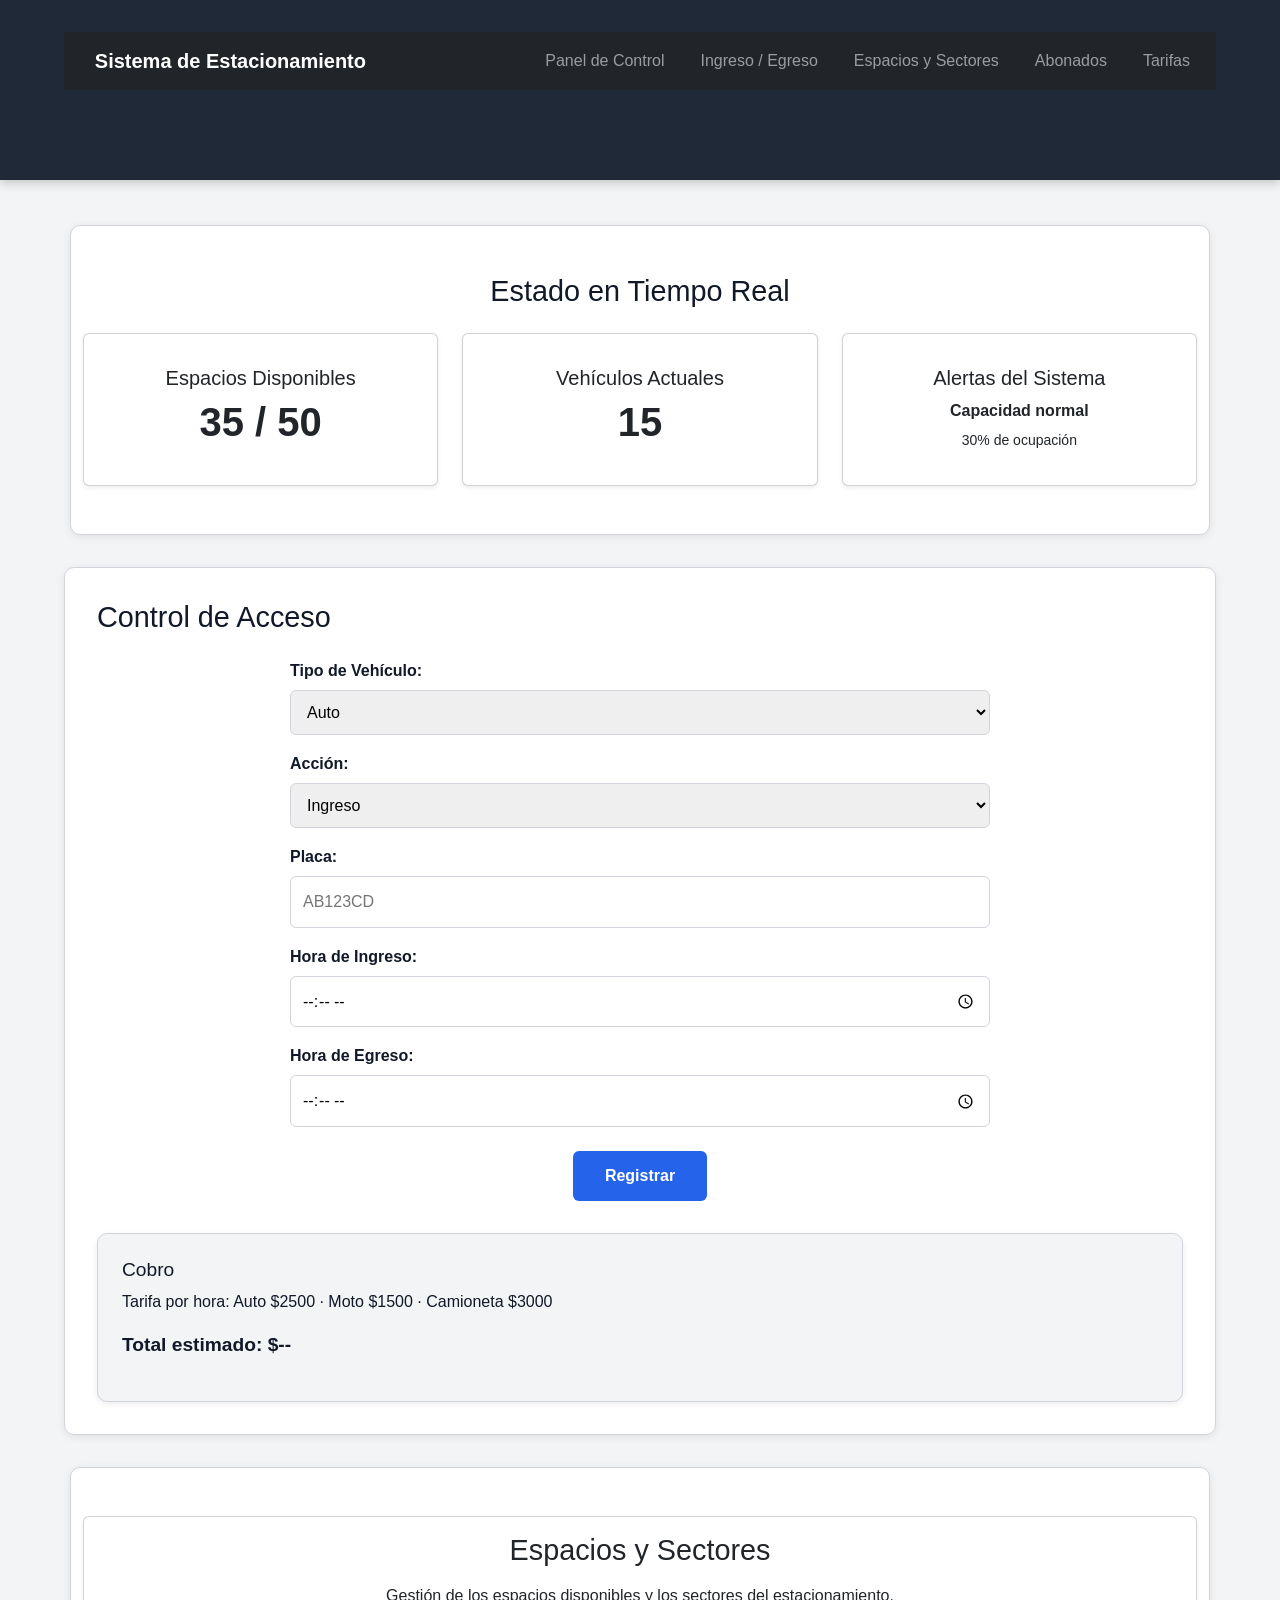
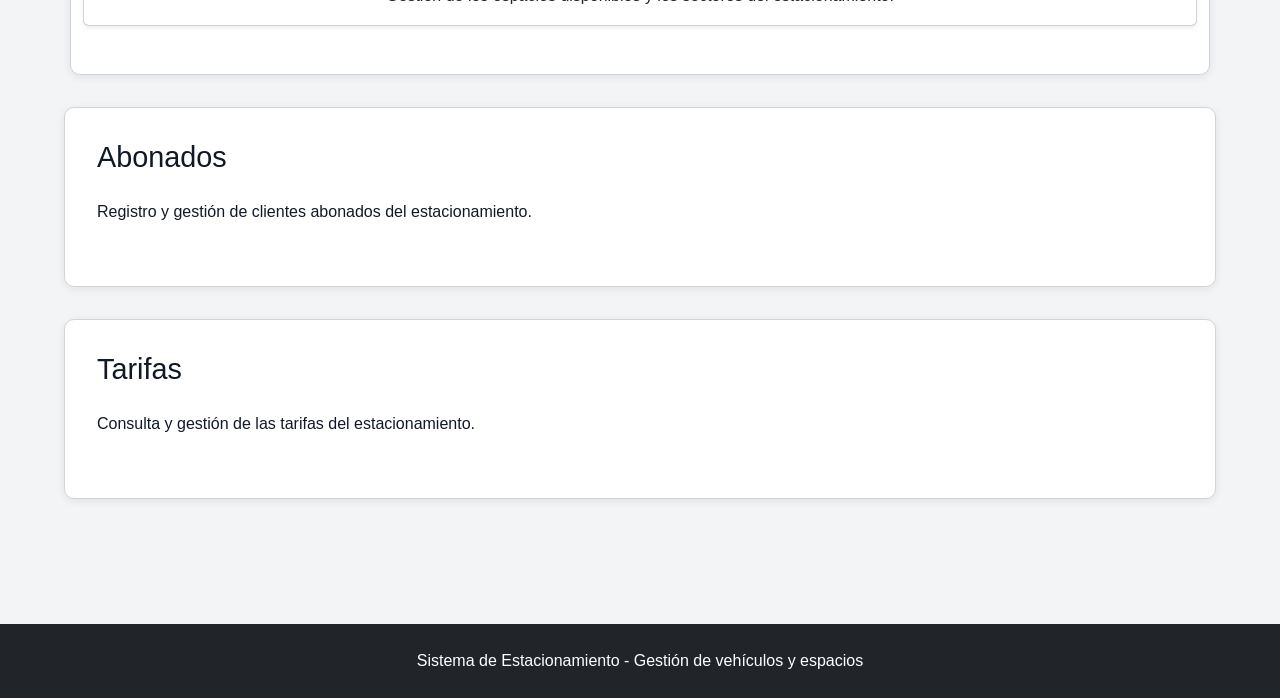
==== index.html @ 9090e65e "Refactorizo inicio, espacios y footer con Bootstrap" ====
<!DOCTYPE html>
<html lang="es">
<head>
    <meta charset="UTF-8">
    <meta name="viewport" content="width=device-width, initial-scale=1.0">
    <meta name="description" content="Sistema de estacionamiento para gestionar espacios, vehículos, ingresos, egresos y tarifas.">
    <link href="https://cdn.jsdelivr.net/npm/bootstrap@5.3.3/dist/css/bootstrap.min.css" rel="stylesheet">
    <link rel="stylesheet" href="style.css">
    
    <title>Sistema de Estacionamiento</title>
</head>

<body>
    <header>
    <nav class="navbar navbar-expand-lg bg-dark navbar-dark">
        <div class="container">
            <a class="navbar-brand fw-bold" href="#inicio">
                Sistema de Estacionamiento
            </a>

            <button class="navbar-toggler" type="button" data-bs-toggle="collapse"
                    data-bs-target="#navbarEstacionamiento"
                    aria-controls="navbarEstacionamiento"
                    aria-expanded="false"
                    aria-label="Mostrar navegación">
                <span class="navbar-toggler-icon"></span>
            </button>

            <div class="collapse navbar-collapse" id="navbarEstacionamiento">
                <ul class="navbar-nav ms-auto">
                    <li class="nav-item">
                        <a class="nav-link" href="#inicio">Panel de Control</a>
                    </li>

                    <li class="nav-item">
                        <a class="nav-link" href="#control-acceso">Ingreso / Egreso</a>
                    </li>

                    <li class="nav-item">
                        <a class="nav-link" href="#espacios">Espacios y Sectores</a>
                    </li>

                    <li class="nav-item">
                        <a class="nav-link" href="#abonados">Abonados</a>
                    </li>

                    <li class="nav-item">
                        <a class="nav-link" href="#tarifas">Tarifas</a>
                    </li>
                </ul>
            </div>
        </div>
    </nav>
</header>
    <main>
<section id="inicio" class="container py-5">
    <h2 class="text-center mb-4">Estado en Tiempo Real</h2>

    <div class="row g-4">

        <div class="col-12 col-md-4">
            <article class="card h-100 shadow-sm text-center p-3">
                <div class="card-body">
                    <h3 class="card-title h5">Espacios Disponibles</h3>
                    <p class="display-6 fw-bold mb-0">35 / 50</p>
                </div>
            </article>
        </div>

        <div class="col-12 col-md-4">
            <article class="card h-100 shadow-sm text-center p-3">
                <div class="card-body">
                    <h3 class="card-title h5">Vehículos Actuales</h3>
                    <p class="display-6 fw-bold mb-0">15</p>
                </div>
            </article>
        </div>

        <div class="col-12 col-md-4">
            <article class="card h-100 shadow-sm text-center p-3">
                <div class="card-body">
                    <h3 class="card-title h5">Alertas del Sistema</h3>
                    <p class="fw-bold mb-1">Capacidad normal</p>
                    <small>30% de ocupación</small>
                </div>
            </article>
        </div>

    </div>
</section>

        <section id="control-acceso">

            <h2>Control de Acceso</h2>

            <form>

                <div class="campo">
                    <label for="tipo-vehiculo">Tipo de Vehículo:</label>

                    <select id="tipo-vehiculo" name="tipo-vehiculo">
                        <option value="auto">Auto</option>
                        <option value="moto">Moto</option>
                        <option value="camioneta">Camioneta</option>
                    </select>
                </div>


                <div class="campo">
                    <label for="accion">Acción:</label>

                    <select id="accion" name="accion">
                        <option value="ingreso">Ingreso</option>
                        <option value="egreso">Egreso</option>
                    </select>
                </div>


                <div class="campo">
                    <label for="placa">Placa:</label>

                    <input 
                        id="placa" 
                        name="placa" 
                        type="text" 
                        placeholder="AB123CD"
                    >
                </div>


                <div class="campo">
                    <label for="hora-ingreso">Hora de Ingreso:</label>

                    <input 
                        id="hora-ingreso" 
                        name="hora-ingreso" 
                        type="time"
                    >
                </div>


                <div class="campo">
                    <label for="hora-egreso">Hora de Egreso:</label>

                    <input 
                        id="hora-egreso" 
                        name="hora-egreso" 
                        type="time"
                    >
                </div>


                <div class="contenedor-boton">
                    <button type="submit">Registrar</button>
                </div>

            </form>


            <!-- COBRO -->
            <div class="cobro">

                <h3>Cobro</h3>

                <p>
                    Tarifa por hora:
                    Auto $2500 ·
                    Moto $1500 ·
                    Camioneta $3000
                </p>

                <p class="total">
                    Total estimado: $--
                </p>

            </div>

        </section>
<section id="espacios" class="container py-5">
    <div class="card shadow-sm">
        <div class="card-body text-center">
            <h2 class="card-title mb-3">Espacios y Sectores</h2>
            <p class="card-text mb-0">
                Gestión de los espacios disponibles y los sectores del estacionamiento.
            </p>
        </div>
    </div>
</section>

        <!-- ABONADOS -->
        <section id="abonados">

            <h2>Abonados</h2>

            <p>
                Registro y gestión de clientes abonados
                del estacionamiento.
            </p>

        </section>


        <!-- TARIFAS -->
        <section id="tarifas">
            <h2>Tarifas</h2>
            <p>
                Consulta y gestión de las tarifas
                del estacionamiento.
            </p>

        </section>

    </main>
    <footer class="bg-dark text-white text-center py-4 mt-5">
    <div class="container">
        <p class="mb-0">
            Sistema de Estacionamiento - Gestión de vehículos y espacios
        </p>
    </div>
</footer>
<script src="https://cdn.jsdelivr.net/npm/bootstrap@5.3.3/dist/js/bootstrap.bundle.min.js"></script>
</body>
</html>
---- style.css ----
:root {
    --color-principal: #1f2937;
    --color-secundario: #374151;
    --color-fondo: #f3f4f6;
    --color-blanco: #ffffff;
    --color-borde: #d1d5db;
    --color-texto: #111827;
    --color-acento: #2563eb;
    --color-exito: #16a34a;

    --espaciado: 20px;
    --radio: 10px;
}
* {
    box-sizing: border-box;
}
html {
    scroll-behavior: smooth;
}
body {
    margin: 0;
    min-height: 100vh;
    font-family: Arial, sans-serif;
    font-size: 1rem;
    line-height: 1.6;
    background-color: var(--color-fondo);
    color: var(--color-texto);
}
h1,
h2,
h3 {
    margin-top: 0;
}
h2 {
    font-size: 1.8rem;
    margin-bottom: 1.5rem;
}
h3 {
    font-size: 1.2rem;
}
header{

    min-height: 20vh;

    background-color: var(--color-principal);
    color: var(--color-blanco);

    padding: 2rem 5vw;
    text-align: center;

    box-shadow: 0 3px 10px rgba(0, 0, 0, 0.2);
}

header h1 {
    margin-bottom: 1rem;
    font-size: 2rem;
}
nav ul {
    list-style: none;

    padding: 0;
    margin: 0;

    display: flex;
    justify-content: center;
    align-items: center;

    gap: 1.25rem;
    flex-wrap: wrap;
}

nav a {
    display: block;

    color: var(--color-blanco);
    text-decoration: none;
    font-weight: bold;

    padding: 0.5rem 0.8rem;
    border-radius: 6px;

    transition: background-color 0.3s;
}

nav a:hover {
    background-color: var(--color-secundario);
}
main {
    width: 90%;
    max-width: 1200px;

    margin: 0 auto;
    padding: 5vh 0;
}

section {
    background-color: var(--color-blanco);

    margin-bottom: 2rem;
    padding: 2rem;

    border: 1px solid var(--color-borde);
    border-radius: var(--radio);

    box-shadow: 0 2px 8px rgba(0, 0, 0, 0.08);
}

#inicio {
    text-align: center;
}

#inicio h2 {
    margin-bottom: 1.5rem;
}
.panel-tarjetas {
    display: grid;

    grid-template-columns: repeat(3, 1fr);

    gap: var(--espaciado);
}

.panel-tarjetas article {
    background-color: var(--color-fondo);

    border: 1px solid var(--color-borde);
    border-radius: var(--radio);

    padding: 1.5rem;

    text-align: center;

    box-shadow: 0 2px 6px rgba(0, 0, 0, 0.08);
}

.panel-tarjetas article h3 {
    margin-bottom: 0.7rem;
}

.panel-tarjetas article p {
    font-size: 1.25rem;
    font-weight: bold;
}

.panel-tarjetas article span {
    font-size: 0.9rem;
}
#control-acceso form {
    display: flex;
    flex-direction: column;

    gap: 1rem;

    max-width: 700px;
    margin: 0 auto;
}

.campo {
    display: flex;
    flex-direction: column;

    gap: 0.4rem;
}

.campo label {
    font-weight: bold;
}

.campo input,
.campo select {
    width: 100%;

    padding: 0.75rem;

    border: 1px solid var(--color-borde);
    border-radius: 6px;

    font-size: 1rem;
}

.campo input:focus,
.campo select:focus {
    outline: 2px solid var(--color-acento);
}
.contenedor-boton {
    text-align: center;
    margin-top: 0.5rem;
}

button {
    background-color: var(--color-acento);
    color: var(--color-blanco);

    border: none;
    border-radius: 6px;

    padding: 0.75rem 2rem;

    font-size: 1rem;
    font-weight: bold;

    cursor: pointer;

    transition: transform 0.2s, background-color 0.2s;
}

button:hover {
    background-color: var(--color-secundario);
    transform: scale(1.03);
}

.cobro {
    margin-top: 2rem;

    padding: 1.5rem;

    background-color: var(--color-fondo);

    border: 1px solid var(--color-borde);
    border-radius: var(--radio);

    box-shadow: 0 2px 6px rgba(0, 0, 0, 0.08);
}

.cobro h3 {
    margin-bottom: 0.5rem;
}

.total {
    font-size: 1.2rem;
    font-weight: bold;
}
#espacios p,
#abonados p,
#tarifas p {
    margin-bottom: 0;
}

#abonados {
    min-height: 20vh;
}
#tarifas {
    min-height: 20vh;
}

footer {
    background-color: var(--color-principal);
    color: var(--color-blanco);

    text-align: center;

    padding: 1.5rem 5vw;

    margin-top: 2rem;
}


@media (max-width: 768px) {

    header {
        padding: 1.5rem 4vw;
    }

    header h1 {
        font-size: 1.6rem;
    }

    nav ul {
        flex-direction: column;
        gap: 0.5rem;
    }

    main {
        width: 94%;
        padding: 3vh 0;
    }

    section {
        padding: 1.25rem;
    }

    /* Las tarjetas pasan de 3 columnas
       a una sola columna */

    .panel-tarjetas {
        grid-template-columns: 1fr;
    }

    #control-acceso form {
        width: 100%;
    }
}


/* Celulares pequeños */

@media (max-width: 480px) {

    body {
        font-size: 0.95rem;
    }

    header h1 {
        font-size: 1.4rem;
    }

    h2 {
        font-size: 1.5rem;
    }

    section {
        padding: 1rem;
    }

    .panel-tarjetas article {
        padding: 1rem;
    }

    button {
        width: 100%;
    }
}
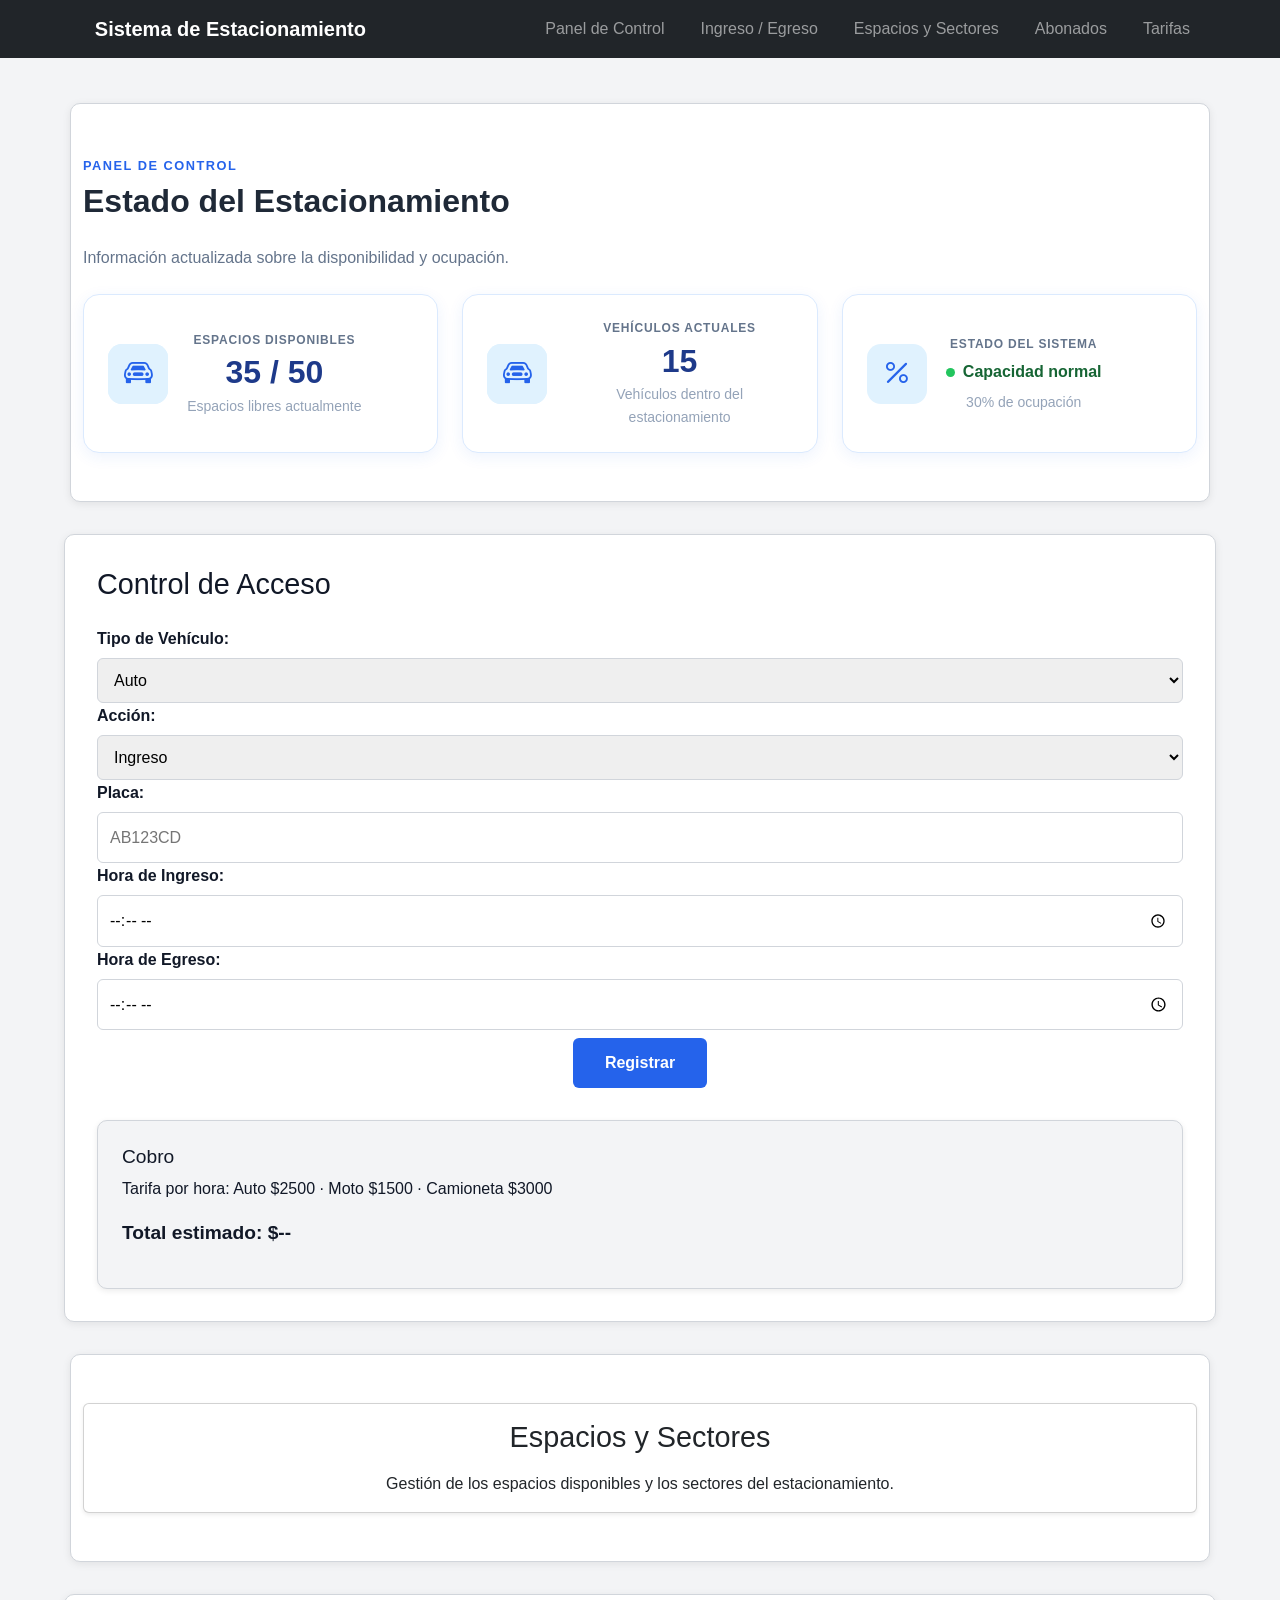
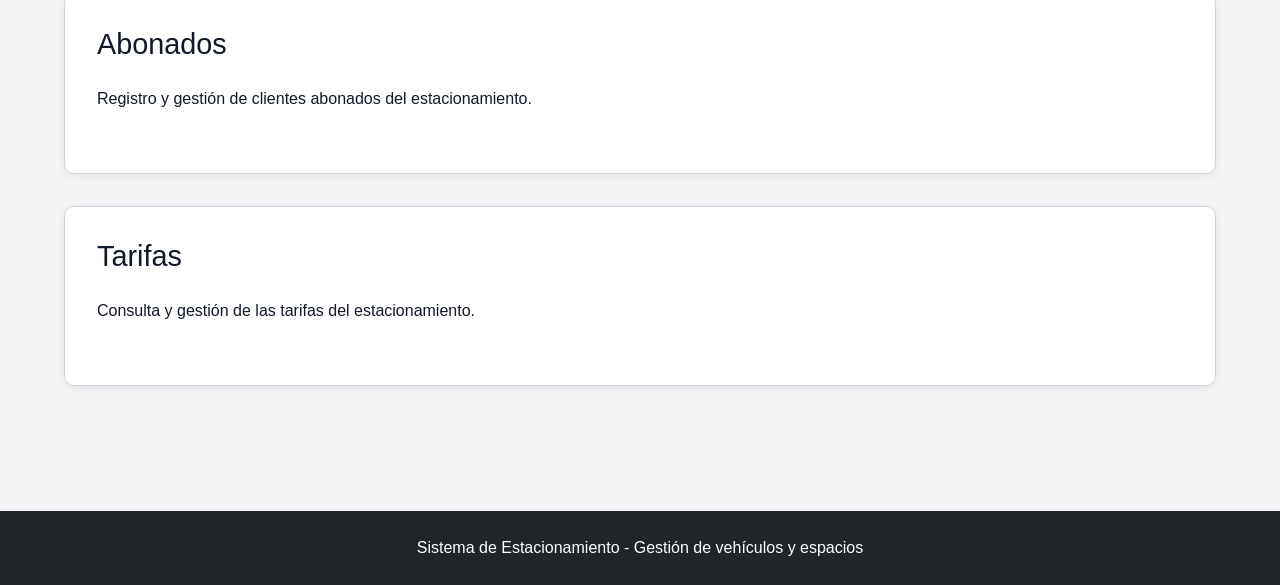
==== commit 98c0c4f4: "Refactorizo panel de control, actualizo tarjetas, iconos y estado del sistema" ====
--- a/index.html
+++ b/index.html
@@ -5,6 +5,7 @@
     <meta name="viewport" content="width=device-width, initial-scale=1.0">
     <meta name="description" content="Sistema de estacionamiento para gestionar espacios, vehículos, ingresos, egresos y tarifas.">
     <link href="https://cdn.jsdelivr.net/npm/bootstrap@5.3.3/dist/css/bootstrap.min.css" rel="stylesheet">
+    <link rel="stylesheet" href="https://cdn.jsdelivr.net/npm/bootstrap-icons@1.11.3/font/bootstrap-icons.min.css">
     <link rel="stylesheet" href="style.css">
     
     <title>Sistema de Estacionamiento</title>
@@ -54,40 +55,76 @@
 </header>
     <main>
 <section id="inicio" class="container py-5">
-    <h2 class="text-center mb-4">Estado en Tiempo Real</h2>
+
+    <div class="dashboard-header mb-4">
+        <span class="dashboard-etiqueta">PANEL DE CONTROL</span>
+        <h2>Estado del Estacionamiento</h2>
+        <p>Información actualizada sobre la disponibilidad y ocupación.</p>
+    </div>
 
     <div class="row g-4">
 
+        <!-- Espacios disponibles -->
         <div class="col-12 col-md-4">
-            <article class="card h-100 shadow-sm text-center p-3">
-                <div class="card-body">
-                    <h3 class="card-title h5">Espacios Disponibles</h3>
-                    <p class="display-6 fw-bold mb-0">35 / 50</p>
+            <article class="dashboard-card h-100">
+                <div class="dashboard-icon">
+                    <div class="dashboard-icon">
+                         <i class="bi bi-car-front"></i>
+                    </div>
+                </div>
+
+                <div class="dashboard-content">
+                    <span class="dashboard-label">ESPACIOS DISPONIBLES</span>
+                    <p id="espacios-disponibles" class="dashboard-number">
+                        35 / 50
+                    </p>
+                    <small>Espacios libres actualmente</small>
                 </div>
             </article>
         </div>
 
+        <!-- Vehículos actuales -->
         <div class="col-12 col-md-4">
-            <article class="card h-100 shadow-sm text-center p-3">
-                <div class="card-body">
-                    <h3 class="card-title h5">Vehículos Actuales</h3>
-                    <p class="display-6 fw-bold mb-0">15</p>
+            <article class="dashboard-card h-100">
+                <div class="dashboard-icon">
+                    <div class="dashboard-icon">
+                           <i class="bi bi-car-front"></i>
+                         </div>
+                </div>
+
+                <div class="dashboard-content">
+                    <span class="dashboard-label">VEHÍCULOS ACTUALES</span>
+                    <p id="vehiculos-actuales" class="dashboard-number">
+                        15
+                    </p>
+                    <small>Vehículos dentro del estacionamiento</small>
                 </div>
             </article>
         </div>
 
+        <!-- Estado -->
         <div class="col-12 col-md-4">
-            <article class="card h-100 shadow-sm text-center p-3">
-                <div class="card-body">
-                    <h3 class="card-title h5">Alertas del Sistema</h3>
-                    <p class="fw-bold mb-1">Capacidad normal</p>
-                    <small>30% de ocupación</small>
-                </div>
+            <article class="dashboard-card dashboard-card-estado h-100">
+
+                <div class="dashboard-icon">
+                    <i class="bi bi-percent"></i>
+                </div>
+
+                <div class="dashboard-content">
+                    <span class="dashboard-label">ESTADO DEL SISTEMA</span>
+                       <p id="estado-sistema" class="estado-texto">
+                     <span id="estado-indicador" class="estado-indicador"></span>
+                     <span id="texto-estado">Capacidad normal</span>
+                       </p>
+                     <small id="porcentaje-ocupacion">30% de ocupación</small>
+
             </article>
         </div>
 
     </div>
+
 </section>
+
 
         <section id="control-acceso">
 
@@ -219,5 +256,6 @@
     </div>
 </footer>
 <script src="https://cdn.jsdelivr.net/npm/bootstrap@5.3.3/dist/js/bootstrap.bundle.min.js"></script>
+<script src="script.js"></script>
 </body>
 </html>
--- a/style.css
+++ b/style.css
@@ -39,17 +39,9 @@
 h3 {
     font-size: 1.2rem;
 }
-header{
-
-    min-height: 20vh;
-
+header {
     background-color: var(--color-principal);
     color: var(--color-blanco);
-
-    padding: 2rem 5vw;
-    text-align: center;
-
-    box-shadow: 0 3px 10px rgba(0, 0, 0, 0.2);
 }
 
 header h1 {
@@ -113,49 +105,6 @@
 #inicio h2 {
     margin-bottom: 1.5rem;
 }
-.panel-tarjetas {
-    display: grid;
-
-    grid-template-columns: repeat(3, 1fr);
-
-    gap: var(--espaciado);
-}
-
-.panel-tarjetas article {
-    background-color: var(--color-fondo);
-
-    border: 1px solid var(--color-borde);
-    border-radius: var(--radio);
-
-    padding: 1.5rem;
-
-    text-align: center;
-
-    box-shadow: 0 2px 6px rgba(0, 0, 0, 0.08);
-}
-
-.panel-tarjetas article h3 {
-    margin-bottom: 0.7rem;
-}
-
-.panel-tarjetas article p {
-    font-size: 1.25rem;
-    font-weight: bold;
-}
-
-.panel-tarjetas article span {
-    font-size: 0.9rem;
-}
-#control-acceso form {
-    display: flex;
-    flex-direction: column;
-
-    gap: 1rem;
-
-    max-width: 700px;
-    margin: 0 auto;
-}
-
 .campo {
     display: flex;
     flex-direction: column;
@@ -322,3 +271,145 @@
     }
 }
 
+/* panel de control*/
+
+.dashboard-header {
+    text-align: left;
+}
+
+.dashboard-etiqueta {
+    color: var(--color-acento);
+    font-size: 0.8rem;
+    font-weight: 700;
+    letter-spacing: 1.5px;
+}
+
+.dashboard-header h2 {
+    margin-top: 0.3rem;
+    margin-bottom: 0.4rem;
+    font-size: 2rem;
+    font-weight: 700;
+    color: var(--color-principal);
+}
+
+.dashboard-header p {
+    margin: 0;
+    color: #64748b;
+}
+
+
+/* Tarjetas */
+
+.dashboard-card {
+    position: relative;
+    overflow: hidden;
+
+    display: flex;
+    align-items: center;
+    gap: 1.2rem;
+
+    padding: 1.5rem;
+
+    background: #ffffff;
+    border: 1px solid #dbeafe;
+    border-radius: 16px;
+
+    box-shadow: 0 4px 15px rgba(37, 99, 235, 0.08);
+
+    transition: transform 0.25s ease, box-shadow 0.25s ease;
+}
+
+
+.dashboard-card:hover {
+    transform: translateY(-4px);
+    box-shadow: 0 8px 22px rgba(37, 99, 235, 0.15);
+}
+
+
+/* Íconos */
+
+.dashboard-icon {
+    min-width: 60px;
+    width: 60px;
+    height: 60px;
+
+    display: flex;
+    align-items: center;
+    justify-content: center;
+
+    background: #e0f2fe;
+    color: #2563eb;
+
+    border-radius: 14px;
+
+    font-size: 1.8rem;
+}
+
+
+/* Contenido */
+
+.dashboard-content {
+    display: flex;
+    flex-direction: column;
+}
+
+.dashboard-label {
+    color: #64748b;
+    font-size: 0.75rem;
+    font-weight: 700;
+    letter-spacing: 0.8px;
+}
+
+.dashboard-number {
+    margin: 0.2rem 0;
+
+    color: #1e3a8a;
+
+    font-size: 2rem;
+    font-weight: 700;
+
+    line-height: 1.2;
+}
+
+.dashboard-content small {
+    color: #94a3b8;
+}
+
+
+/* Estado */
+
+.estado-texto {
+    display: flex;
+    align-items: center;
+    gap: 0.5rem;
+
+    margin: 0.35rem 0;
+
+    color: #166534;
+    font-weight: 600;
+}
+
+.estado-indicador {
+    width: 9px;
+    height: 9px;
+
+    display: inline-block;
+
+    background-color: #22c55e;
+    border-radius: 50%;
+}
+
+
+/* Responsive */
+
+@media (max-width: 768px) {
+
+    .dashboard-header h2 {
+        font-size: 1.7rem;
+    }
+
+    .dashboard-card {
+        padding: 1.25rem;
+    }
+
+}
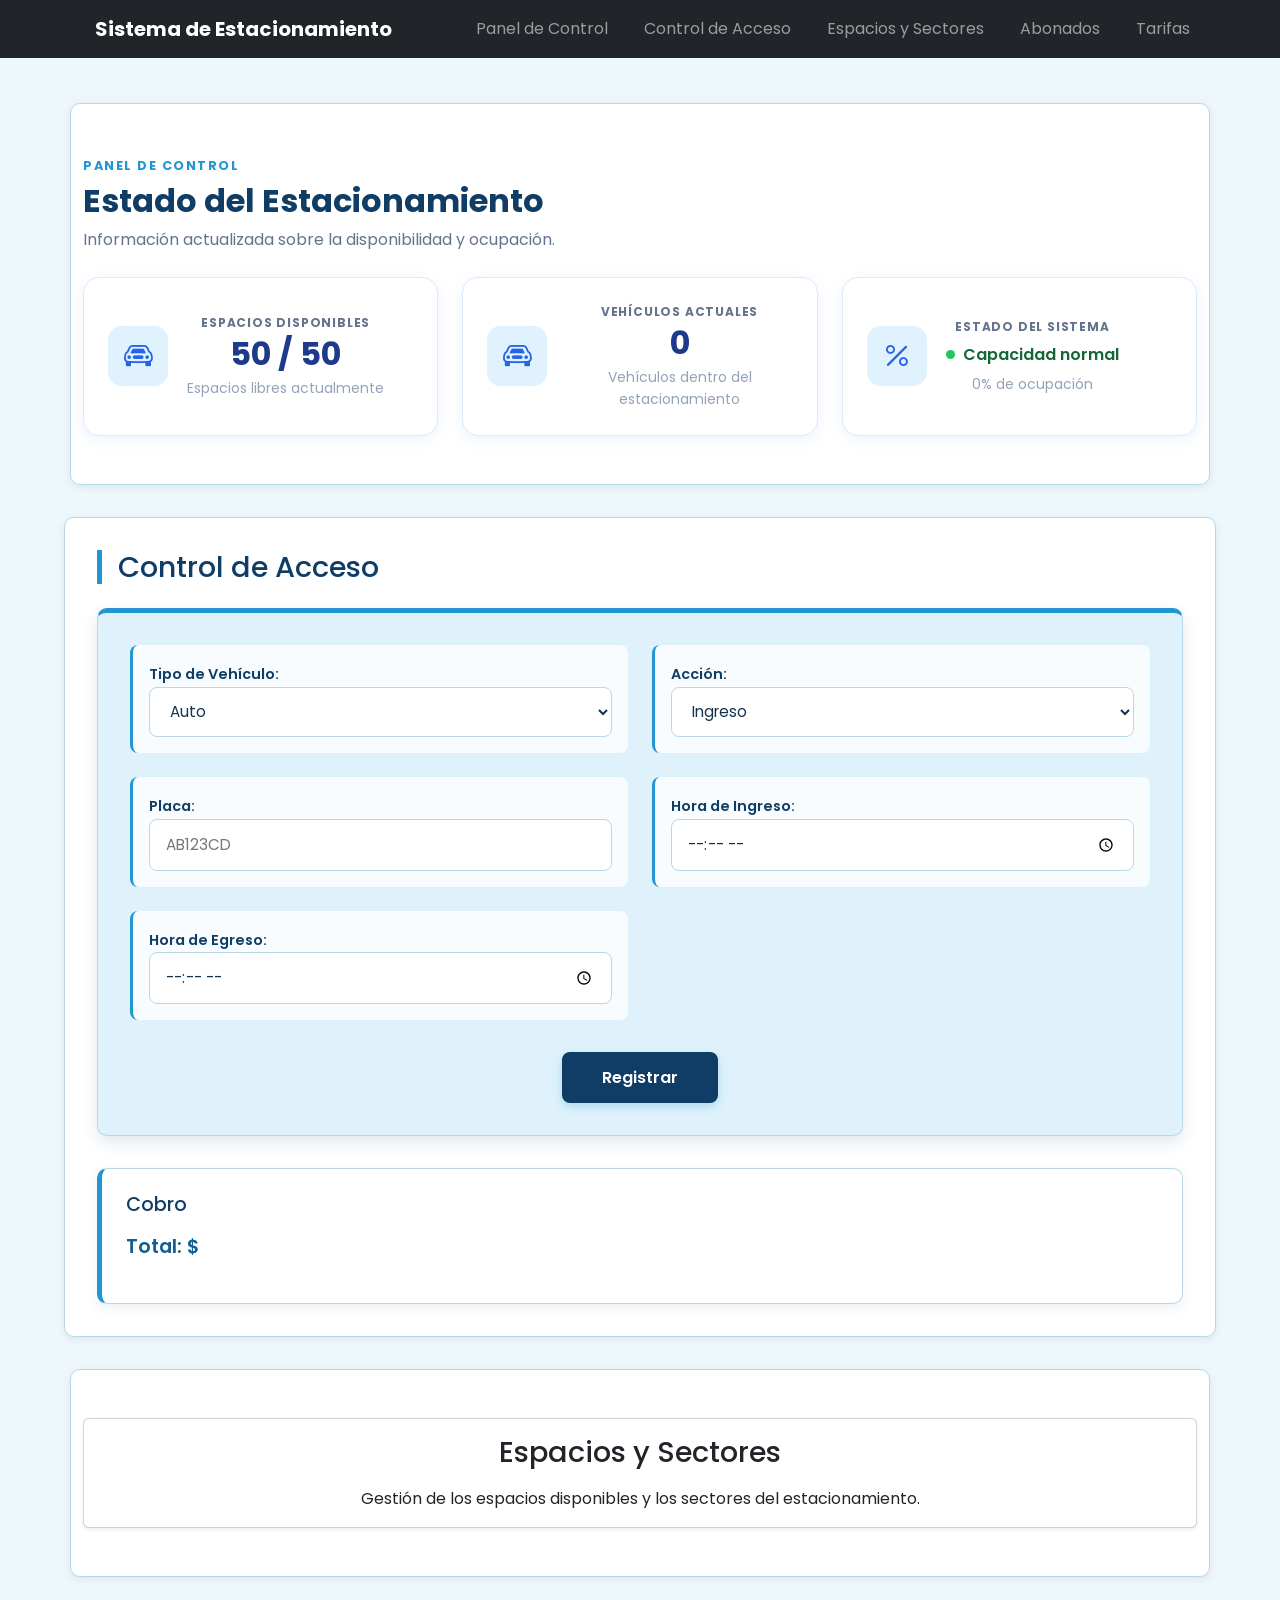
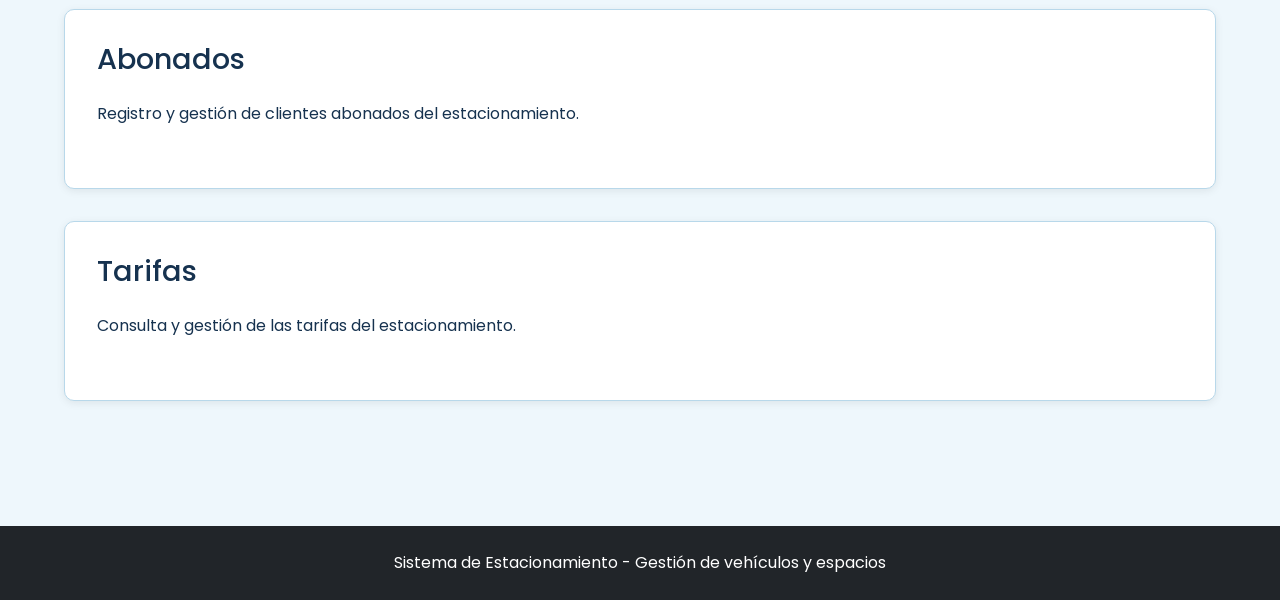
==== commit 3f8f8c78: "Refactorizo control de acceso y mejoro estilos del formulario" ====
--- a/index.html
+++ b/index.html
@@ -6,8 +6,9 @@
     <meta name="description" content="Sistema de estacionamiento para gestionar espacios, vehículos, ingresos, egresos y tarifas.">
     <link href="https://cdn.jsdelivr.net/npm/bootstrap@5.3.3/dist/css/bootstrap.min.css" rel="stylesheet">
     <link rel="stylesheet" href="https://cdn.jsdelivr.net/npm/bootstrap-icons@1.11.3/font/bootstrap-icons.min.css">
+    <link rel="preconnect" href="https://fonts.gstatic.com" crossorigin>
+  <link href="https://fonts.googleapis.com/css2?family=Poppins:wght@400;500;600;700&display=swap" rel="stylesheet">
     <link rel="stylesheet" href="style.css">
-    
     <title>Sistema de Estacionamiento</title>
 </head>
 
@@ -34,7 +35,7 @@
                     </li>
 
                     <li class="nav-item">
-                        <a class="nav-link" href="#control-acceso">Ingreso / Egreso</a>
+                        <a class="nav-link" href="#control-acceso">Control de Acceso</a>
                     </li>
 
                     <li class="nav-item">
@@ -63,8 +64,6 @@
     </div>
 
     <div class="row g-4">
-
-        <!-- Espacios disponibles -->
         <div class="col-12 col-md-4">
             <article class="dashboard-card h-100">
                 <div class="dashboard-icon">
@@ -76,14 +75,13 @@
                 <div class="dashboard-content">
                     <span class="dashboard-label">ESPACIOS DISPONIBLES</span>
                     <p id="espacios-disponibles" class="dashboard-number">
-                        35 / 50
+                        50 / 50
                     </p>
                     <small>Espacios libres actualmente</small>
                 </div>
             </article>
         </div>
 
-        <!-- Vehículos actuales -->
         <div class="col-12 col-md-4">
             <article class="dashboard-card h-100">
                 <div class="dashboard-icon">
@@ -95,14 +93,12 @@
                 <div class="dashboard-content">
                     <span class="dashboard-label">VEHÍCULOS ACTUALES</span>
                     <p id="vehiculos-actuales" class="dashboard-number">
-                        15
+                        0
                     </p>
                     <small>Vehículos dentro del estacionamiento</small>
                 </div>
             </article>
         </div>
-
-        <!-- Estado -->
         <div class="col-12 col-md-4">
             <article class="dashboard-card dashboard-card-estado h-100">
 
@@ -116,7 +112,7 @@
                      <span id="estado-indicador" class="estado-indicador"></span>
                      <span id="texto-estado">Capacidad normal</span>
                        </p>
-                     <small id="porcentaje-ocupacion">30% de ocupación</small>
+                     <small id="porcentaje-ocupacion">0% de ocupación</small>
 
             </article>
         </div>
@@ -199,15 +195,10 @@
 
                 <h3>Cobro</h3>
 
-                <p>
-                    Tarifa por hora:
-                    Auto $2500 ·
-                    Moto $1500 ·
-                    Camioneta $3000
-                </p>
+                
 
                 <p class="total">
-                    Total estimado: $--
+                    Total: $
                 </p>
 
             </div>
--- a/style.css
+++ b/style.css
@@ -1,19 +1,16 @@
 
 :root {
-    --color-principal: #1f2937;
-    --color-secundario: #374151;
-    --color-fondo: #f3f4f6;
+    --color-principal: #0f3d66;
+    --color-secundario: #155e91;
+    --color-fondo: #eef7fc;
     --color-blanco: #ffffff;
-    --color-borde: #d1d5db;
-    --color-texto: #111827;
-    --color-acento: #2563eb;
+    --color-borde: #b8d8ea;
+    --color-texto: #16324f;
+    --color-acento: #2196d2;
     --color-exito: #16a34a;
 
     --espaciado: 20px;
     --radio: 10px;
-}
-* {
-    box-sizing: border-box;
 }
 html {
     scroll-behavior: smooth;
@@ -21,7 +18,7 @@
 body {
     margin: 0;
     min-height: 100vh;
-    font-family: Arial, sans-serif;
+   font-family: 'Poppins', sans-serif;
     font-size: 1rem;
     line-height: 1.6;
     background-color: var(--color-fondo);
@@ -102,83 +99,127 @@
     text-align: center;
 }
 
-#inicio h2 {
+#control-acceso form {
+    background-color: #dff2fc;
+
+    padding: 2rem;
+
+    border-radius: var(--radio);
+    border: 1px solid var(--color-borde);
+
+    border-top: 5px solid var(--color-acento);
+
+    box-shadow: 0 6px 16px rgba(15, 61, 102, 0.12);
+
+    display: grid;
+    grid-template-columns: repeat(2, 1fr);
+    gap: 1.5rem;
+
+}
+
+#control-acceso .campo {
+    padding: 1rem;
+    background-color: rgba(255, 255, 255, 0.8);
+    border-radius: 8px;
+    border-left: 3px solid var(--color-acento);
+}
+#control-acceso h2 {
+    color: var(--color-principal);
+    font-size: 1.8rem;
     margin-bottom: 1.5rem;
-}
-.campo {
-    display: flex;
-    flex-direction: column;
-
-    gap: 0.4rem;
-}
-
-.campo label {
-    font-weight: bold;
-}
-
+    padding-left: 1rem;
+    border-left: 5px solid var(--color-acento);
+}
 .campo input,
 .campo select {
     width: 100%;
-
-    padding: 0.75rem;
+    padding: 0.8rem 1rem;
 
     border: 1px solid var(--color-borde);
-    border-radius: 6px;
-
-    font-size: 1rem;
-}
-
+    border-radius: 8px;
+
+    font-family: 'Poppins', sans-serif;
+    font-size: 0.95rem;
+
+    background-color: var(--color-blanco);
+    color: var(--color-texto);
+
+    transition: border-color 0.2s, box-shadow 0.2s;
+}
 .campo input:focus,
 .campo select:focus {
-    outline: 2px solid var(--color-acento);
+    outline: none;
+
+    border-color: var(--color-acento);
+
+    box-shadow: 0 0 0 3px rgba(33, 150, 210, 0.15);
+}
+.campo label {
+    font-weight: 600;
+    color: var(--color-principal);
+    font-size: 0.9rem;
 }
 .contenedor-boton {
+    grid-column: 1 / -1;
+
     text-align: center;
     margin-top: 0.5rem;
 }
-
 button {
-    background-color: var(--color-acento);
+   background-color: var(--color-principal);
     color: var(--color-blanco);
 
     border: none;
-    border-radius: 6px;
-
-    padding: 0.75rem 2rem;
+    border-radius: 8px;
+
+    padding: 0.8rem 2.5rem;
 
     font-size: 1rem;
-    font-weight: bold;
+    font-weight: 600;
 
     cursor: pointer;
 
-    transition: transform 0.2s, background-color 0.2s;
+    box-shadow: 0 4px 10px rgba(33, 150, 210, 0.25);
+
+    transition: all 0.2s ease;
 }
 
 button:hover {
-    background-color: var(--color-secundario);
-    transform: scale(1.03);
-}
-
+  background-color: var(--color-acento);
+   transform: translateY(-3px);
+
+    box-shadow: 0 6px 14px rgba(33, 150, 210, 0.3);
+}
 .cobro {
     margin-top: 2rem;
-
     padding: 1.5rem;
 
-    background-color: var(--color-fondo);
+    background-color: var(--color-blanco);
 
     border: 1px solid var(--color-borde);
     border-radius: var(--radio);
 
-    box-shadow: 0 2px 6px rgba(0, 0, 0, 0.08);
+    border-left: 5px solid var(--color-acento);
+
+    box-shadow: 0 4px 12px rgba(15, 61, 102, 0.08);
 }
 
 .cobro h3 {
-    margin-bottom: 0.5rem;
-}
-
-.total {
+    margin-bottom: 0.7rem;
+    color: var(--color-principal);
     font-size: 1.2rem;
-    font-weight: bold;
+}
+
+.cobro p {
+    color: var(--color-texto);
+}
+
+.cobro .total {
+    margin-top: 1rem;
+
+    font-size: 1.2rem;
+    font-weight: 600;
+    color: var(--color-secundario);
 }
 #espacios p,
 #abonados p,
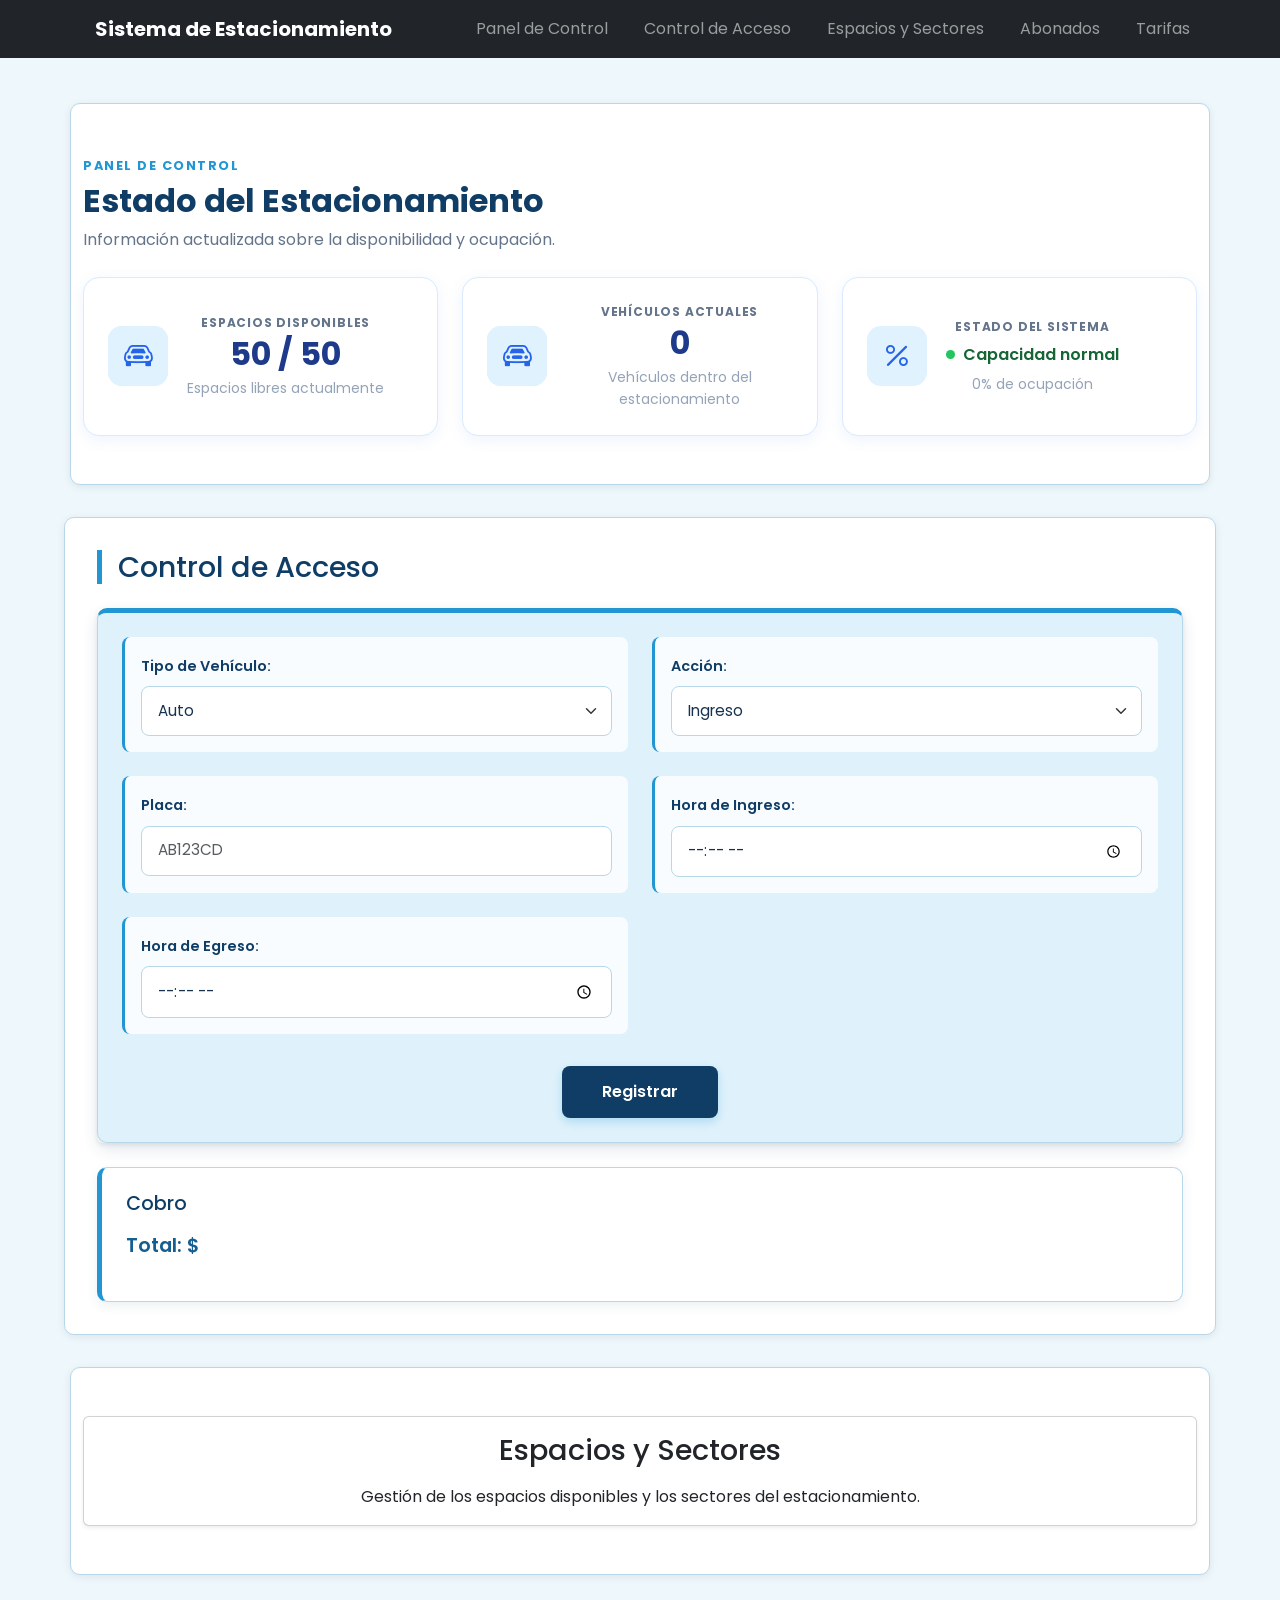
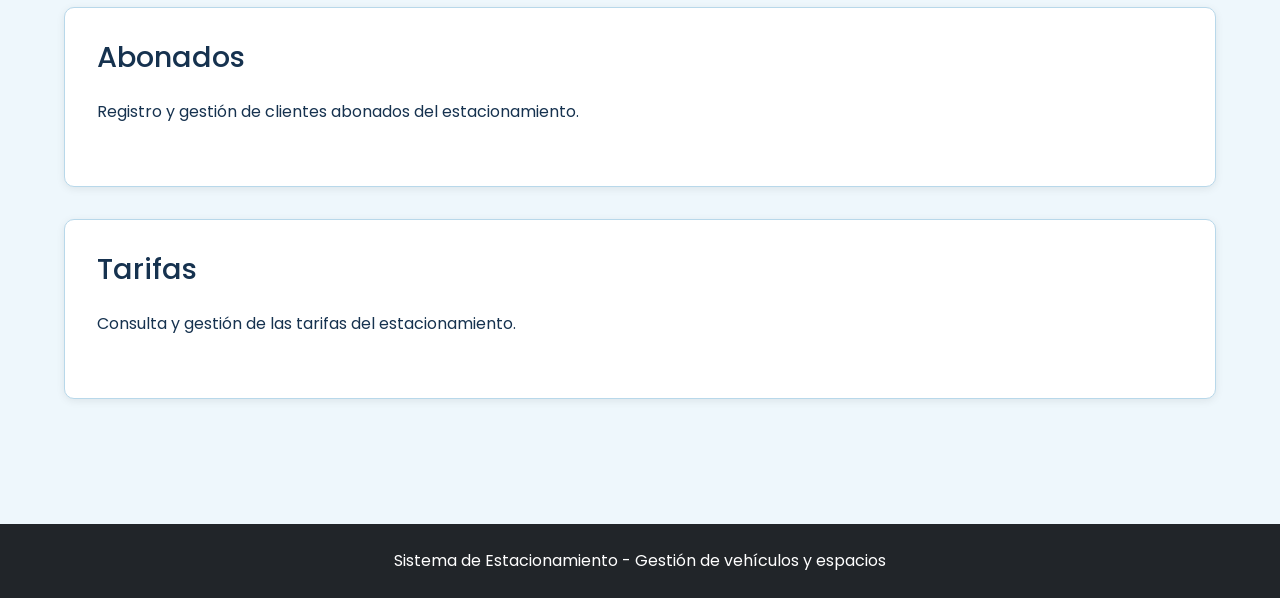
==== commit e546eb52: "Integro Bootstrap en control de acceso" ====
--- a/index.html
+++ b/index.html
@@ -125,13 +125,12 @@
         <section id="control-acceso">
 
             <h2>Control de Acceso</h2>
-
-            <form>
-
-                <div class="campo">
-                    <label for="tipo-vehiculo">Tipo de Vehículo:</label>
-
-                    <select id="tipo-vehiculo" name="tipo-vehiculo">
+            <div class="card border-0 shadow-sm mx-auto">
+                  <form class="p-4 container-fluid">
+                <div class="campo">
+                    <label for="tipo-vehiculo" class="form-label">Tipo de Vehículo:</label>
+
+                    <select id="tipo-vehiculo" name="tipo-vehiculo" class="form-select">
                         <option value="auto">Auto</option>
                         <option value="moto">Moto</option>
                         <option value="camioneta">Camioneta</option>
@@ -140,29 +139,28 @@
 
 
                 <div class="campo">
-                    <label for="accion">Acción:</label>
-
-                    <select id="accion" name="accion">
+                    <label for="accion" class="form-label">Acción:</label>
+
+                    <select id="accion" name="accion" class="form-select">
                         <option value="ingreso">Ingreso</option>
                         <option value="egreso">Egreso</option>
                     </select>
                 </div>
 
-
-                <div class="campo">
-                    <label for="placa">Placa:</label>
+                <div class="campo">
+                    <label for="placa"class="form-label">Placa:</label>
 
                     <input 
                         id="placa" 
                         name="placa" 
                         type="text" 
+                        class="form-control"
                         placeholder="AB123CD"
                     >
                 </div>
 
-
-                <div class="campo">
-                    <label for="hora-ingreso">Hora de Ingreso:</label>
+                <div class="campo">
+                    <label for="hora-ingreso" class="form-label">Hora de Ingreso:</label>
 
                     <input 
                         id="hora-ingreso" 
@@ -171,9 +169,8 @@
                     >
                 </div>
 
-
-                <div class="campo">
-                    <label for="hora-egreso">Hora de Egreso:</label>
+                <div class="campo">
+                    <label for="hora-egreso" class="form-label">Hora de Egreso:</label>
 
                     <input 
                         id="hora-egreso" 
@@ -182,22 +179,18 @@
                     >
                 </div>
 
-
                 <div class="contenedor-boton">
-                    <button type="submit">Registrar</button>
-                </div>
-
+                  <button type="submit">Registrar</button>
+                </div>
+                </div>
             </form>
 
-
             <!-- COBRO -->
-            <div class="cobro">
+            <div class="cobro mt-4">
 
                 <h3>Cobro</h3>
 
-                
-
-                <p class="total">
+                <p class="total mt-3">
                     Total: $
                 </p>
 
--- a/style.css
+++ b/style.css
@@ -102,8 +102,6 @@
 #control-acceso form {
     background-color: #dff2fc;
 
-    padding: 2rem;
-
     border-radius: var(--radio);
     border: 1px solid var(--color-borde);
 
@@ -191,7 +189,7 @@
     box-shadow: 0 6px 14px rgba(33, 150, 210, 0.3);
 }
 .cobro {
-    margin-top: 2rem;
+   /* margin-top: 2rem;*/
     padding: 1.5rem;
 
     background-color: var(--color-blanco);
@@ -215,7 +213,7 @@
 }
 
 .cobro .total {
-    margin-top: 1rem;
+   /* margin-top: 1rem;*/
 
     font-size: 1.2rem;
     font-weight: 600;
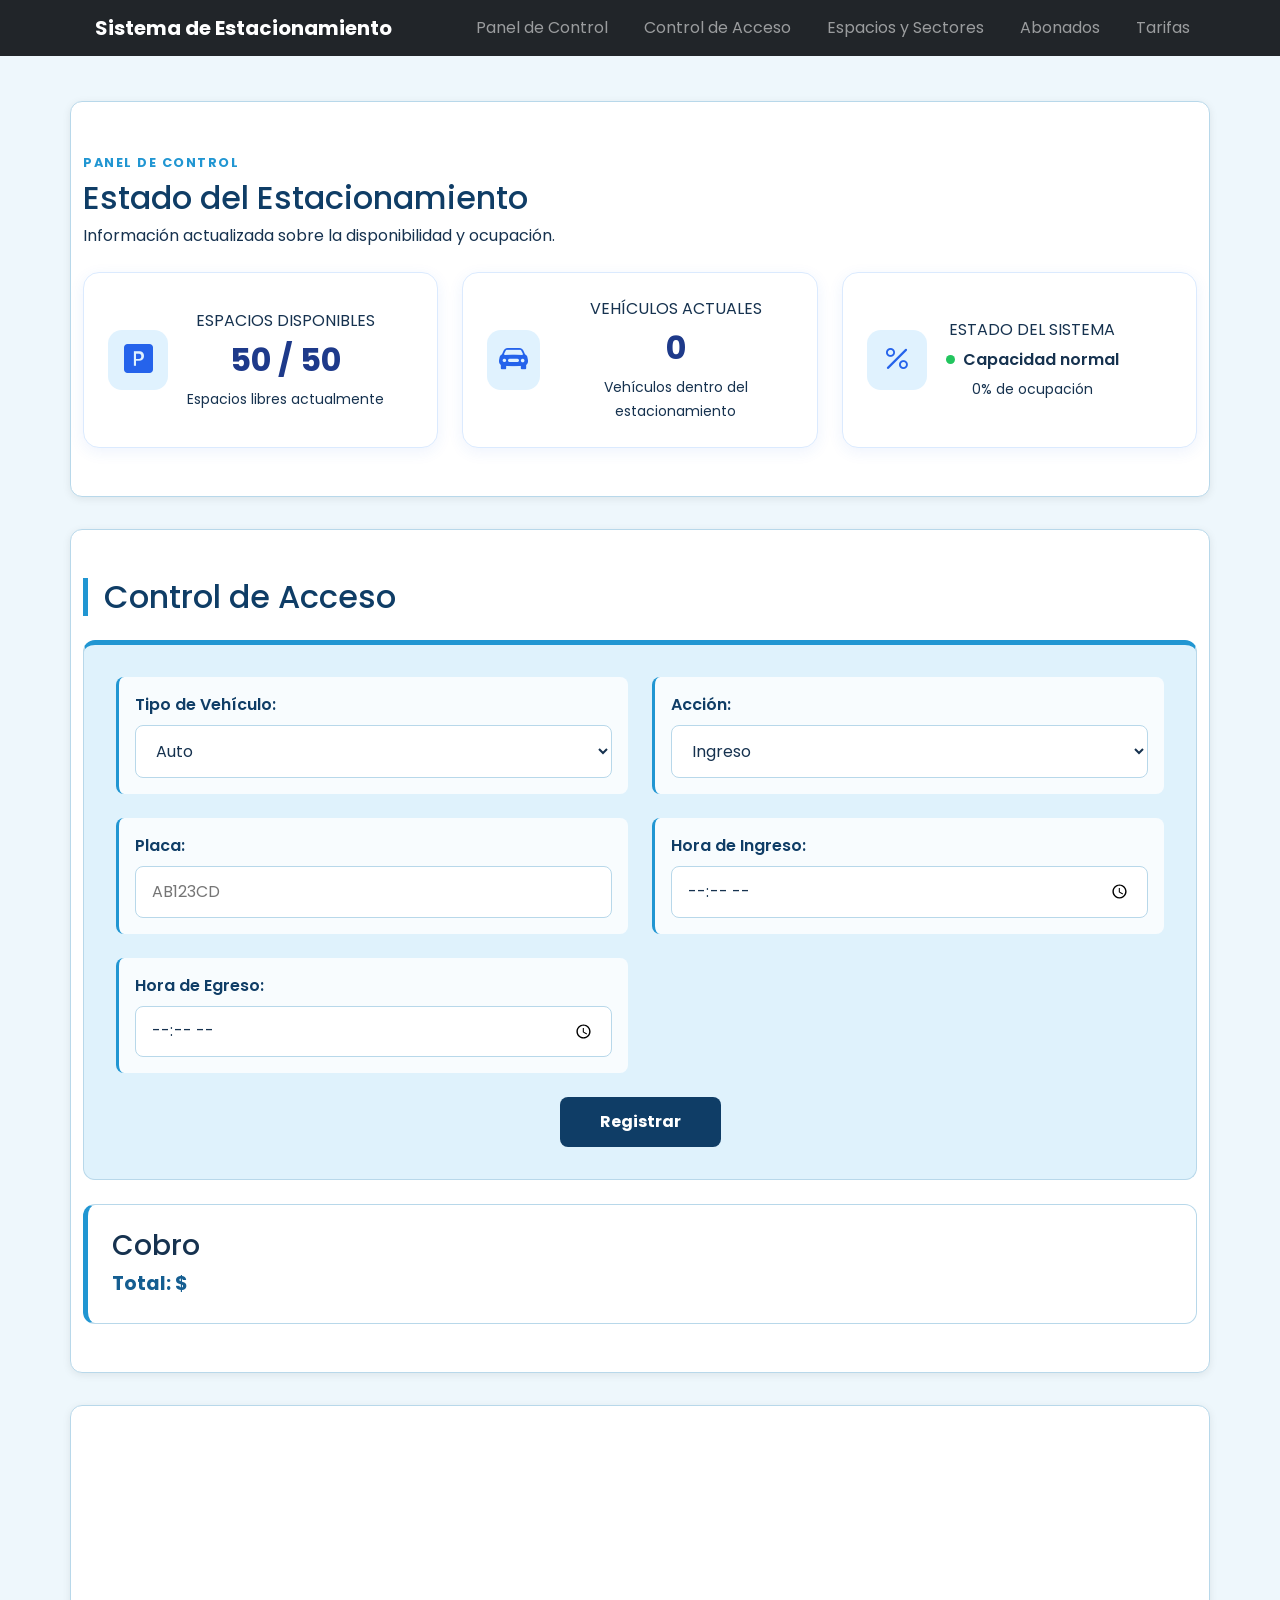
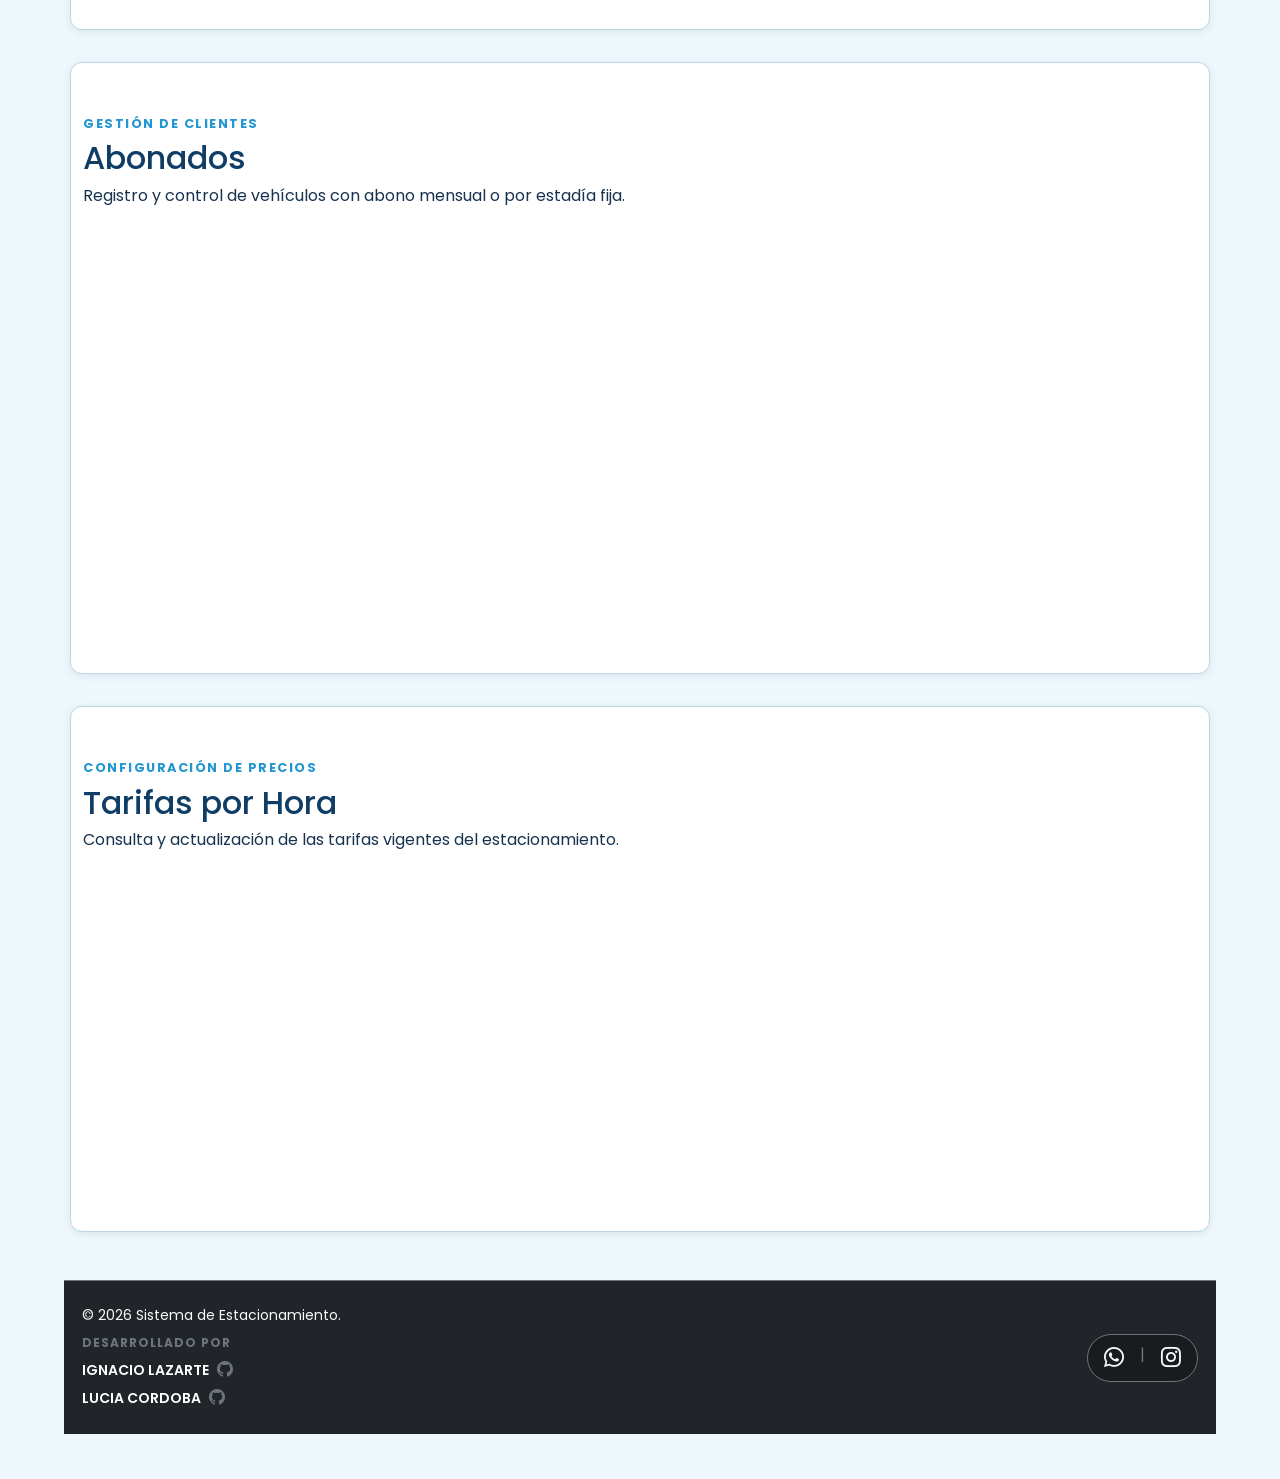
==== commit 8d0d6c9c: "Se actualizo el sistema y se le agrego funcionalidades a los distintos apartados ademas de agregar i" ====
--- a/index.html
+++ b/index.html
@@ -7,239 +7,319 @@
     <link href="https://cdn.jsdelivr.net/npm/bootstrap@5.3.3/dist/css/bootstrap.min.css" rel="stylesheet">
     <link rel="stylesheet" href="https://cdn.jsdelivr.net/npm/bootstrap-icons@1.11.3/font/bootstrap-icons.min.css">
     <link rel="preconnect" href="https://fonts.gstatic.com" crossorigin>
-  <link href="https://fonts.googleapis.com/css2?family=Poppins:wght@400;500;600;700&display=swap" rel="stylesheet">
+    <link href="https://fonts.googleapis.com/css2?family=Poppins:wght@400;500;600;700&display=swap" rel="stylesheet">
     <link rel="stylesheet" href="style.css">
     <title>Sistema de Estacionamiento</title>
 </head>
 
 <body>
     <header>
-    <nav class="navbar navbar-expand-lg bg-dark navbar-dark">
-        <div class="container">
-            <a class="navbar-brand fw-bold" href="#inicio">
-                Sistema de Estacionamiento
-            </a>
-
-            <button class="navbar-toggler" type="button" data-bs-toggle="collapse"
-                    data-bs-target="#navbarEstacionamiento"
-                    aria-controls="navbarEstacionamiento"
-                    aria-expanded="false"
-                    aria-label="Mostrar navegación">
-                <span class="navbar-toggler-icon"></span>
-            </button>
-
-            <div class="collapse navbar-collapse" id="navbarEstacionamiento">
-                <ul class="navbar-nav ms-auto">
-                    <li class="nav-item">
-                        <a class="nav-link" href="#inicio">Panel de Control</a>
-                    </li>
-
-                    <li class="nav-item">
-                        <a class="nav-link" href="#control-acceso">Control de Acceso</a>
-                    </li>
-
-                    <li class="nav-item">
-                        <a class="nav-link" href="#espacios">Espacios y Sectores</a>
-                    </li>
-
-                    <li class="nav-item">
-                        <a class="nav-link" href="#abonados">Abonados</a>
-                    </li>
-
-                    <li class="nav-item">
-                        <a class="nav-link" href="#tarifas">Tarifas</a>
-                    </li>
-                </ul>
-            </div>
-        </div>
-    </nav>
-</header>
+        <nav class="navbar navbar-expand-lg bg-dark navbar-dark">
+            <div class="container">
+                <a class="navbar-brand fw-bold" href="#inicio">
+                    Sistema de Estacionamiento
+                </a>
+
+                <button class="navbar-toggler" type="button" data-bs-toggle="collapse"
+                        data-bs-target="#navbarEstacionamiento"
+                        aria-controls="navbarEstacionamiento"
+                        aria-expanded="false"
+                        aria-label="Mostrar navegación">
+                    <span class="navbar-toggler-icon"></span>
+                </button>
+
+                <div class="collapse navbar-collapse" id="navbarEstacionamiento">
+                    <ul class="navbar-nav ms-auto">
+                        <li class="nav-item">
+                            <a class="nav-link" href="#inicio">Panel de Control</a>
+                        </li>
+                        <li class="nav-item">
+                            <a class="nav-link" href="#control-acceso">Control de Acceso</a>
+                        </li>
+                        <li class="nav-item">
+                            <a class="nav-link" href="#espacios">Espacios y Sectores</a>
+                        </li>
+                        <li class="nav-item">
+                            <a class="nav-link" href="#abonados">Abonados</a>
+                        </li>
+                        <li class="nav-item">
+                            <a class="nav-link" href="#tarifas">Tarifas</a>
+                        </li>
+                    </ul>
+                </div>
+            </div>
+        </nav>
+    </header>
+
     <main>
-<section id="inicio" class="container py-5">
-
-    <div class="dashboard-header mb-4">
-        <span class="dashboard-etiqueta">PANEL DE CONTROL</span>
-        <h2>Estado del Estacionamiento</h2>
-        <p>Información actualizada sobre la disponibilidad y ocupación.</p>
-    </div>
-
-    <div class="row g-4">
-        <div class="col-12 col-md-4">
-            <article class="dashboard-card h-100">
-                <div class="dashboard-icon">
-                    <div class="dashboard-icon">
-                         <i class="bi bi-car-front"></i>
-                    </div>
-                </div>
-
-                <div class="dashboard-content">
-                    <span class="dashboard-label">ESPACIOS DISPONIBLES</span>
-                    <p id="espacios-disponibles" class="dashboard-number">
-                        50 / 50
-                    </p>
-                    <small>Espacios libres actualmente</small>
-                </div>
-            </article>
-        </div>
-
-        <div class="col-12 col-md-4">
-            <article class="dashboard-card h-100">
-                <div class="dashboard-icon">
-                    <div class="dashboard-icon">
-                           <i class="bi bi-car-front"></i>
-                         </div>
-                </div>
-
-                <div class="dashboard-content">
-                    <span class="dashboard-label">VEHÍCULOS ACTUALES</span>
-                    <p id="vehiculos-actuales" class="dashboard-number">
-                        0
-                    </p>
-                    <small>Vehículos dentro del estacionamiento</small>
-                </div>
-            </article>
-        </div>
-        <div class="col-12 col-md-4">
-            <article class="dashboard-card dashboard-card-estado h-100">
-
-                <div class="dashboard-icon">
-                    <i class="bi bi-percent"></i>
-                </div>
-
-                <div class="dashboard-content">
-                    <span class="dashboard-label">ESTADO DEL SISTEMA</span>
-                       <p id="estado-sistema" class="estado-texto">
-                     <span id="estado-indicador" class="estado-indicador"></span>
-                     <span id="texto-estado">Capacidad normal</span>
-                       </p>
-                     <small id="porcentaje-ocupacion">0% de ocupación</small>
-
-            </article>
-        </div>
-
-    </div>
-
-</section>
-
-
-        <section id="control-acceso">
-
+        <!-- PANEL DE CONTROL -->
+        <section id="inicio" class="container py-5">
+            <div class="dashboard-header mb-4">
+                <span class="dashboard-etiqueta">PANEL DE CONTROL</span>
+                <h2>Estado del Estacionamiento</h2>
+                <p>Información actualizada sobre la disponibilidad y ocupación.</p>
+            </div>
+
+            <div class="row g-4">
+                <!-- Tarjeta 1: Espacios Disponibles -->
+                <div class="col-12 col-md-4">
+                    <article class="dashboard-card h-100">
+                        <div class="dashboard-icon">
+                            <i class="bi bi-p-square-fill"></i>
+                        </div>
+                        <div class="dashboard-content">
+                            <span class="dashboard-label">ESPACIOS DISPONIBLES</span>
+                            <p id="espacios-disponibles" class="dashboard-number">50 / 50</p>
+                            <small>Espacios libres actualmente</small>
+                        </div>
+                    </article>
+                </div>
+
+                <!-- Tarjeta 2: Vehículos Actuales -->
+                <div class="col-12 col-md-4">
+                    <article class="dashboard-card h-100">
+                        <div class="dashboard-icon">
+                            <i class="bi bi-car-front-fill"></i>
+                        </div>
+                        <div class="dashboard-content">
+                            <span class="dashboard-label">VEHÍCULOS ACTUALES</span>
+                            <p id="vehiculos-actuales" class="dashboard-number">0</p>
+                            <small>Vehículos dentro del estacionamiento</small>
+                        </div>
+                    </article>
+                </div>
+
+                <!-- Tarjeta 3: Estado del Sistema -->
+                <div class="col-12 col-md-4">
+                    <article class="dashboard-card dashboard-card-estado h-100">
+                        <div class="dashboard-icon">
+                            <i class="bi bi-percent"></i>
+                        </div>
+                        <div class="dashboard-content">
+                            <span class="dashboard-label">ESTADO DEL SISTEMA</span>
+                            <p id="estado-sistema" class="estado-texto">
+                                <span id="estado-indicador" class="estado-indicador"></span>
+                                <span id="texto-estado">Capacidad normal</span>
+                            </p>
+                            <small id="porcentaje-ocupacion">0% de ocupación</small>
+                        </div>
+                    </article>
+                </div>
+            </div>
+        </section>
+
+        <!-- CONTROL DE ACCESO -->
+        <section id="control-acceso" class="container py-5">
             <h2>Control de Acceso</h2>
-            <div class="card border-0 shadow-sm mx-auto">
-                  <form class="p-4 container-fluid">
-                <div class="campo">
-                    <label for="tipo-vehiculo" class="form-label">Tipo de Vehículo:</label>
-
-                    <select id="tipo-vehiculo" name="tipo-vehiculo" class="form-select">
+            <form>
+                <div class="campo">
+                    <label for="tipo-vehiculo">Tipo de Vehículo:</label>
+                    <select id="tipo-vehiculo" name="tipo-vehiculo">
                         <option value="auto">Auto</option>
                         <option value="moto">Moto</option>
                         <option value="camioneta">Camioneta</option>
                     </select>
                 </div>
 
-
-                <div class="campo">
-                    <label for="accion" class="form-label">Acción:</label>
-
-                    <select id="accion" name="accion" class="form-select">
+                <div class="campo">
+                    <label for="accion">Acción:</label>
+                    <select id="accion" name="accion">
                         <option value="ingreso">Ingreso</option>
                         <option value="egreso">Egreso</option>
                     </select>
                 </div>
 
                 <div class="campo">
-                    <label for="placa"class="form-label">Placa:</label>
-
-                    <input 
-                        id="placa" 
-                        name="placa" 
-                        type="text" 
-                        class="form-control"
-                        placeholder="AB123CD"
-                    >
-                </div>
-
-                <div class="campo">
-                    <label for="hora-ingreso" class="form-label">Hora de Ingreso:</label>
-
-                    <input 
-                        id="hora-ingreso" 
-                        name="hora-ingreso" 
-                        type="time"
-                    >
-                </div>
-
-                <div class="campo">
-                    <label for="hora-egreso" class="form-label">Hora de Egreso:</label>
-
-                    <input 
-                        id="hora-egreso" 
-                        name="hora-egreso" 
-                        type="time"
-                    >
+                    <label for="placa">Placa:</label>
+                    <input id="placa" name="placa" type="text" placeholder="AB123CD">
+                </div>
+
+                <div class="campo">
+                    <label for="hora-ingreso">Hora de Ingreso:</label>
+                    <input id="hora-ingreso" name="hora-ingreso" type="time">
+                </div>
+
+                <div class="campo">
+                    <label for="hora-egreso">Hora de Egreso:</label>
+                    <input id="hora-egreso" name="hora-egreso" type="time">
                 </div>
 
                 <div class="contenedor-boton">
-                  <button type="submit">Registrar</button>
-                </div>
+                    <button type="submit">Registrar</button>
                 </div>
             </form>
 
             <!-- COBRO -->
             <div class="cobro mt-4">
-
                 <h3>Cobro</h3>
-
-                <p class="total mt-3">
-                    Total: $
-                </p>
-
-            </div>
-
-        </section>
-<section id="espacios" class="container py-5">
-    <div class="card shadow-sm">
-        <div class="card-body text-center">
-            <h2 class="card-title mb-3">Espacios y Sectores</h2>
-            <p class="card-text mb-0">
-                Gestión de los espacios disponibles y los sectores del estacionamiento.
-            </p>
+                <p class="total">Total: $</p>
+            </div>
+        </section>
+
+        <!-- ESPACIOS Y SECTORES -->
+        <section id="espacios" class="container py-5">
+            <div class="card shadow-sm border-0">
+                <div class="card-body text-center p-4">
+                    <h2 class="card-title mb-3">Espacios y Sectores</h2>
+                    <p class="card-text mb-0 text-muted">
+                        Gestión de los espacios disponibles y los sectores del estacionamiento.
+                    </p>
+                </div>
+            </div>
+        </section>
+
+        <!-- ABONADOS (ESTRUCTURA INTEGRADA) -->
+        <section id="abonados" class="container py-5">
+            <div class="dashboard-header mb-4">
+                <span class="dashboard-etiqueta">GESTIÓN DE CLIENTES</span>
+                <h2>Abonados</h2>
+                <p>Registro y control de vehículos con abono mensual o por estadía fija.</p>
+            </div>
+
+            <div class="row g-4">
+                <!-- Formulario de nuevo abonado -->
+                <div class="col-12 col-lg-5">
+                    <div class="card border-0 shadow-sm p-4 h-100">
+                        <h4 class="mb-3 text-primary"><i class="bi bi-person-plus-fill me-2"></i>Nuevo Abonado</h4>
+                        <form id="form-abonado">
+                            <div class="mb-3">
+                                <label for="nombre-abonado" class="form-label fw-semibold">Nombre y Apellido</label>
+                                <input type="text" class="form-control" id="nombre-abonado" placeholder="Ej: Juan Pérez" required>
+                            </div>
+                            <div class="mb-3">
+                                <label for="placa-abonado" class="form-label fw-semibold">Placa / Patente</label>
+                                <input type="text" class="form-control" id="placa-abonado" placeholder="Ej: AB123CD" required>
+                            </div>
+                            <div class="mb-3">
+                                <label for="tipo-abono" class="form-label fw-semibold">Tipo de Plan</label>
+                                <select class="form-select" id="tipo-abono">
+                                    <option value="Mensual Completo">Mensual Completo</option>
+                                    <option value="Turno Nocturno">Turno Nocturno</option>
+                                    <option value="Turno Diurno">Turno Diurno</option>
+                                </select>
+                            </div>
+                            <button type="submit" class="btn btn-primary w-100 py-2 fw-bold">Registrar Abonado</button>
+                        </form>
+                    </div>
+                </div>
+
+                <!-- Tabla de abonados activos -->
+                <div class="col-12 col-lg-7">
+                    <div class="card border-0 shadow-sm p-4 h-100">
+                        <h4 class="mb-3 text-primary"><i class="bi bi-list-check me-2"></i>Abonados Activos</h4>
+                        <div class="table-responsive">
+                            <table class="table table-hover align-middle">
+                                <thead class="table-light">
+                                    <tr>
+                                        <th>Nombre</th>
+                                        <th>Placa</th>
+                                        <th>Plan</th>
+                                        <th>Acciones</th>
+                                    </tr>
+                                </thead>
+                                <tbody id="tabla-abonados">
+                                    <!-- Los datos se cargan dinámicamente con JavaScript -->
+                                </tbody>
+                            </table>
+                        </div>
+                    </div>
+                </div>
+            </div>
+        </section>
+        <!-- TARIFAS -->
+        <section id="tarifas" class="container py-5">
+            <div class="dashboard-header mb-4">
+                <span class="dashboard-etiqueta">CONFIGURACIÓN DE PRECIOS</span>
+                <h2>Tarifas por Hora</h2>
+                <p>Consulta y actualización de las tarifas vigentes del estacionamiento.</p>
+            </div>
+
+            <div class="row g-4">
+                <div class="col-12 col-lg-7">
+                    <div class="row g-3">
+                        <div class="col-12 col-md-4">
+                            <div class="card border-0 shadow-sm p-3 text-center h-100">
+                                <div class="text-primary fs-2 mb-2"><i class="bi bi-car-front-fill"></i></div>
+                                <h5 class="text-muted">Auto</h5>
+                                <h3 class="fw-bold text-dark" id="tarifa-auto-display">$2500</h3>
+                                <small class="text-muted">por hora</small>
+                            </div>
+                        </div>
+                        <div class="col-12 col-md-4">
+                            <div class="card border-0 shadow-sm p-3 text-center h-100">
+                                <div class="text-primary fs-2 mb-2"><i class="bi bi-bicycle"></i></div>
+                                <h5 class="text-muted">Moto</h5>
+                                <h3 class="fw-bold text-dark" id="tarifa-moto-display">$1500</h3>
+                                <small class="text-muted">por hora</small>
+                            </div>
+                        </div>
+                        <div class="col-12 col-md-4">
+                            <div class="card border-0 shadow-sm p-3 text-center h-100">
+                                <div class="text-primary fs-2 mb-2"><i class="bi bi-truck-front-fill"></i></div>
+                                <h5 class="text-muted">Camioneta</h5>
+                                <h3 class="fw-bold text-dark" id="tarifa-camioneta-display">$3000</h3>
+                                <small class="text-muted">por hora</small>
+                            </div>
+                        </div>
+                    </div>
+                </div>
+
+                
+                <div class="col-12 col-lg-5">
+                    <div class="card border-0 shadow-sm p-4 h-100">
+                        <h4 class="mb-3 text-primary"><i class="bi bi-pencil-square me-2"></i>Modificar Tarifa</h4>
+                        <form id="form-tarifa">
+                            <div class="mb-3">
+                                <label for="select-vehiculo-tarifa" class="form-label fw-semibold">Vehículo</label>
+                                <select class="form-select" id="select-vehiculo-tarifa">
+                                    <option value="auto">Auto</option>
+                                    <option value="moto">Moto</option>
+                                    <option value="camioneta">Camioneta</option>
+                                </select>
+                            </div>
+                            <div class="mb-3">
+                                <label for="nuevo-precio" class="form-label fw-semibold">Nuevo Precio por Hora ($)</label>
+                                <input type="number" class="form-control" id="nuevo-precio" placeholder="Ej: 2800" required min="0">
+                            </div>
+                            <button type="submit" class="btn btn-primary w-100 py-2 fw-bold">Actualizar Tarifa</button>
+                        </form>
+                    </div>
+                </div>
+            </div>
+        </section>
+    <footer class="bg-dark text-white py-4 mt-5 border-top border-secondary">
+        <div class="container">
+            <div class="row align-items-center justify-content-between g-3">
+                
+                <div class="col-12 col-md-6 text-center text-md-start">
+                    <p class="mb-1 text-light small">&copy; 2026 Sistema de Estacionamiento.</p>
+                    <span class="text-secondary text-uppercase fw-bold" style="font-size: 0.75rem; letter-spacing: 1px;">Desarrollado por</span>
+                    
+                    <!-- Ignacio Lazarte -->
+                    <div class="d-flex align-items-center justify-content-center justify-content-md-start gap-2 mt-1">
+                        <span class="fw-semibold small">IGNACIO LAZARTE</span>
+                        <a href="https://github.com/ignaciolazarte" target="_blank" class="text-secondary text-decoration-none hover-icon"><i class="bi bi-github"></i></a>
+                    </div>
+
+                    <!-- Lucia Cordoba -->
+                    <div class="d-flex align-items-center justify-content-center justify-content-md-start gap-2 mt-1">
+                        <span class="fw-semibold small">LUCIA CORDOBA</span>
+                        <a href="https://github.com/luciaacordoba17" target="_blank" class="text-secondary text-decoration-none hover-icon"><i class="bi bi-github"></i></a>
+                    </div>
+                </div>
+                <div class="col-12 col-md-4 text-center text-md-end">
+                    <div class="d-inline-flex bg-black bg-opacity-25 p-2 rounded-pill border border-secondary gap-3 px-3">
+                        <a href="#" class="text-light fs-5 text-decoration-none"><i class="bi bi-whatsapp"></i></a>
+                        <span class="text-secondary">|</span>
+                        <a href="#" class="text-light fs-5 text-decoration-none"><i class="bi bi-instagram"></i></a>
+                    </div>
+                </div>
+
+            </div>
         </div>
-    </div>
-</section>
-
-        <!-- ABONADOS -->
-        <section id="abonados">
-
-            <h2>Abonados</h2>
-
-            <p>
-                Registro y gestión de clientes abonados
-                del estacionamiento.
-            </p>
-
-        </section>
-
-
-        <!-- TARIFAS -->
-        <section id="tarifas">
-            <h2>Tarifas</h2>
-            <p>
-                Consulta y gestión de las tarifas
-                del estacionamiento.
-            </p>
-
-        </section>
-
-    </main>
-    <footer class="bg-dark text-white text-center py-4 mt-5">
-    <div class="container">
-        <p class="mb-0">
-            Sistema de Estacionamiento - Gestión de vehículos y espacios
-        </p>
-    </div>
-</footer>
-<script src="https://cdn.jsdelivr.net/npm/bootstrap@5.3.3/dist/js/bootstrap.bundle.min.js"></script>
-<script src="script.js"></script>
+    </footer>
+
+    <script src="https://cdn.jsdelivr.net/npm/bootstrap@5.3.3/dist/js/bootstrap.bundle.min.js"></script>
+    <script src="script.js"></script>
 </body>
 </html>
--- a/style.css
+++ b/style.css
@@ -1,454 +1,303 @@
-
 :root {
-    --color-principal: #0f3d66;
-    --color-secundario: #155e91;
-    --color-fondo: #eef7fc;
-    --color-blanco: #ffffff;
-    --color-borde: #b8d8ea;
-    --color-texto: #16324f;
-    --color-acento: #2196d2;
-    --color-exito: #16a34a;
-
-    --espaciado: 20px;
-    --radio: 10px;
-}
-html {
-    scroll-behavior: smooth;
-}
+  --color-principal: #0f3d66;
+  --color-secundario: #155e91;
+  --color-fondo: #eef7fc;
+  --color-blanco: #ffffff;
+  --color-borde: #b8d8ea;
+  --color-texto: #16324f;
+  --color-acento: #2196d2;
+}
+
+html { 
+  scroll-behavior: smooth; 
+}
+
 body {
-    margin: 0;
-    min-height: 100vh;
-   font-family: 'Poppins', sans-serif;
-    font-size: 1rem;
-    line-height: 1.6;
-    background-color: var(--color-fondo);
-    color: var(--color-texto);
-}
-h1,
-h2,
-h3 {
-    margin-top: 0;
-}
-h2 {
-    font-size: 1.8rem;
-    margin-bottom: 1.5rem;
-}
-h3 {
-    font-size: 1.2rem;
-}
+  margin: 0;
+  min-height: 100vh;
+  font-family: "Poppins", sans-serif;
+  background: var(--color-fondo);
+  color: var(--color-texto);
+}
+
 header {
-    background-color: var(--color-principal);
-    color: var(--color-blanco);
-}
-
-header h1 {
-    margin-bottom: 1rem;
-    font-size: 2rem;
-}
+  background: var(--color-principal);
+  color: var(--color-blanco);
+}
+
 nav ul {
-    list-style: none;
-
-    padding: 0;
-    margin: 0;
-
-    display: flex;
-    justify-content: center;
-    align-items: center;
-
-    gap: 1.25rem;
-    flex-wrap: wrap;
+  list-style: none;
+  display: flex;
+  justify-content: center;
+  gap: 1.25rem;
+  flex-wrap: wrap;
+  margin: 0;
+  padding: 0;
 }
 
 nav a {
-    display: block;
-
-    color: var(--color-blanco);
-    text-decoration: none;
-    font-weight: bold;
-
-    padding: 0.5rem 0.8rem;
-    border-radius: 6px;
-
-    transition: background-color 0.3s;
+  color: var(--color-blanco);
+  text-decoration: none;
+  font-weight: 700;
+  padding: .5rem .8rem;
+  border-radius: 6px;
 }
 
 nav a:hover {
-    background-color: var(--color-secundario);
-}
+  background: var(--color-secundario);
+}
+
 main {
-    width: 90%;
-    max-width: 1200px;
-
-    margin: 0 auto;
-    padding: 5vh 0;
+  width: 90%;
+  max-width: 1200px;
+  margin: 0 auto;
+  padding: 5vh 0;
 }
 
 section {
-    background-color: var(--color-blanco);
-
-    margin-bottom: 2rem;
-    padding: 2rem;
-
-    border: 1px solid var(--color-borde);
-    border-radius: var(--radio);
-
-    box-shadow: 0 2px 8px rgba(0, 0, 0, 0.08);
+  background: var(--color-blanco);
+  margin-bottom: 2rem;
+  padding: 2rem;
+  border: 1px solid var(--color-borde);
+  border-radius: 12px;
+  box-shadow: 0 2px 8px rgba(0,0,0,.08);
+  animation: fadeUp 0.7s ease-out both;
 }
 
 #inicio {
-    text-align: center;
+  text-align: center;
+}
+
+#control-acceso h2 {
+  color: var(--color-principal);
+  margin-bottom: 1.5rem;
+  padding-left: 1rem;
+  border-left: 5px solid var(--color-acento);
 }
 
 #control-acceso form {
-    background-color: #dff2fc;
-
-    border-radius: var(--radio);
-    border: 1px solid var(--color-borde);
-
-    border-top: 5px solid var(--color-acento);
-
-    box-shadow: 0 6px 16px rgba(15, 61, 102, 0.12);
-
-    display: grid;
-    grid-template-columns: repeat(2, 1fr);
-    gap: 1.5rem;
-
-}
-
-#control-acceso .campo {
-    padding: 1rem;
-    background-color: rgba(255, 255, 255, 0.8);
-    border-radius: 8px;
-    border-left: 3px solid var(--color-acento);
-}
-#control-acceso h2 {
-    color: var(--color-principal);
-    font-size: 1.8rem;
-    margin-bottom: 1.5rem;
-    padding-left: 1rem;
-    border-left: 5px solid var(--color-acento);
-}
+  background: #dff2fc;
+  padding: 2rem;
+  border-radius: 12px;
+  border: 1px solid var(--color-borde);
+  border-top: 5px solid var(--color-acento);
+  display: grid;
+  grid-template-columns: repeat(2, 1fr);
+  gap: 1.5rem;
+  animation: fadeUp 0.7s ease-out both;
+}
+
+.campo {
+  padding: 1rem;
+  background: rgba(255,255,255,.8);
+  border-radius: 8px;
+  border-left: 3px solid var(--color-acento);
+}
+
+.campo label {
+  display: block;
+  margin-bottom: .5rem;
+  font-weight: 600;
+  color: var(--color-principal);
+}
+
 .campo input,
 .campo select {
-    width: 100%;
-    padding: 0.8rem 1rem;
-
-    border: 1px solid var(--color-borde);
-    border-radius: 8px;
-
-    font-family: 'Poppins', sans-serif;
-    font-size: 0.95rem;
-
-    background-color: var(--color-blanco);
-    color: var(--color-texto);
-
-    transition: border-color 0.2s, box-shadow 0.2s;
-}
+  width: 100%;
+  padding: .8rem 1rem;
+  border: 1px solid var(--color-borde);
+  border-radius: 8px;
+  background: var(--color-blanco);
+  color: var(--color-texto);
+  transition: border-color 0.2s ease, box-shadow 0.2s ease, transform 0.2s ease;
+}
+
 .campo input:focus,
 .campo select:focus {
-    outline: none;
-
-    border-color: var(--color-acento);
-
-    box-shadow: 0 0 0 3px rgba(33, 150, 210, 0.15);
-}
-.campo label {
-    font-weight: 600;
-    color: var(--color-principal);
-    font-size: 0.9rem;
-}
+  border-color: var(--color-acento);
+  box-shadow: 0 0 0 3px rgba(33, 150, 210, 0.12);
+  transform: translateY(-1px);
+}
+
 .contenedor-boton {
-    grid-column: 1 / -1;
-
-    text-align: center;
-    margin-top: 0.5rem;
-}
+  grid-column: 1 / -1;
+  text-align: center;
+}
+
 button {
-   background-color: var(--color-principal);
-    color: var(--color-blanco);
-
-    border: none;
-    border-radius: 8px;
-
-    padding: 0.8rem 2.5rem;
-
-    font-size: 1rem;
-    font-weight: 600;
-
-    cursor: pointer;
-
-    box-shadow: 0 4px 10px rgba(33, 150, 210, 0.25);
-
-    transition: all 0.2s ease;
+  background: var(--color-principal);
+  color: var(--color-blanco);
+  border: none;
+  border-radius: 8px;
+  padding: .8rem 2.5rem;
+  font-weight: 700;
+  cursor: pointer;
+  transition: transform 0.2s ease, box-shadow 0.2s ease, background 0.2s ease;
 }
 
 button:hover {
-  background-color: var(--color-acento);
-   transform: translateY(-3px);
-
-    box-shadow: 0 6px 14px rgba(33, 150, 210, 0.3);
-}
+  transform: translateY(-2px);
+  box-shadow: 0 8px 18px rgba(15, 61, 102, 0.18);
+  background: var(--color-acento);
+}
+
 .cobro {
-   /* margin-top: 2rem;*/
-    padding: 1.5rem;
-
-    background-color: var(--color-blanco);
-
-    border: 1px solid var(--color-borde);
-    border-radius: var(--radio);
-
-    border-left: 5px solid var(--color-acento);
-
-    box-shadow: 0 4px 12px rgba(15, 61, 102, 0.08);
-}
-
-.cobro h3 {
-    margin-bottom: 0.7rem;
-    color: var(--color-principal);
-    font-size: 1.2rem;
-}
-
-.cobro p {
-    color: var(--color-texto);
-}
-
-.cobro .total {
-   /* margin-top: 1rem;*/
-
-    font-size: 1.2rem;
-    font-weight: 600;
-    color: var(--color-secundario);
-}
-#espacios p,
-#abonados p,
-#tarifas p {
-    margin-bottom: 0;
-}
-
-#abonados {
-    min-height: 20vh;
-}
-#tarifas {
-    min-height: 20vh;
-}
-
-footer {
-    background-color: var(--color-principal);
-    color: var(--color-blanco);
-
-    text-align: center;
-
-    padding: 1.5rem 5vw;
-
-    margin-top: 2rem;
-}
-
+  margin-top: 2rem;
+  padding: 1.5rem;
+  background: var(--color-blanco);
+  border: 1px solid var(--color-borde);
+  border-left: 5px solid var(--color-acento);
+  border-radius: 12px;
+  animation: fadeUp 0.7s ease-out both;
+}
+
+.total {
+  font-size: 1.2rem;
+  font-weight: 700;
+  color: var(--color-secundario);
+  margin: 0;
+}
+
+.dashboard-header {
+  text-align: left;
+}
+
+.dashboard-etiqueta {
+  color: var(--color-acento);
+  font-size: .8rem;
+  font-weight: 700;
+  letter-spacing: 1.5px;
+}
+
+.dashboard-header h2 {
+  margin: .3rem 0 .4rem;
+  font-size: 2rem;
+  color: var(--color-principal);
+}
+
+.dashboard-card {
+  display: flex;
+  align-items: center;
+  gap: 1.2rem;
+  padding: 1.5rem;
+  background: #fff;
+  border: 1px solid #dbeafe;
+  border-radius: 16px;
+  box-shadow: 0 4px 15px rgba(37, 99, 235, .08);
+  animation: fadeUp 0.7s ease-out both;
+}
+
+.dashboard-card:nth-child(2) {
+  animation-delay: 0.1s;
+}
+
+.dashboard-card:nth-child(3) {
+  animation-delay: 0.2s;
+}
+
+.dashboard-icon {
+  width: 60px;
+  height: 60px;
+  display: flex;
+  align-items: center;
+  justify-content: center;
+  background: #e0f2fe;
+  color: #2563eb;
+  border-radius: 14px;
+  font-size: 1.8rem;
+}
+
+.dashboard-number {
+  margin: .2rem 0;
+  font-size: 2rem;
+  font-weight: 700;
+  color: #1e3a8a;
+}
+
+.estado-texto {
+  display: flex;
+  align-items: center;
+  gap: .5rem;
+  margin: .35rem 0;
+  font-weight: 600;
+}
+
+.estado-indicador {
+  width: 9px;
+  height: 9px;
+  display: inline-block;
+  background: #22c55e;
+  border-radius: 50%;
+  animation: pulseDot 1.8s infinite ease-in-out;
+}
+
+@keyframes fadeUp {
+  from {
+    opacity: 0;
+    transform: translateY(18px);
+  }
+  to {
+    opacity: 1;
+    transform: translateY(0);
+  }
+}
+
+@keyframes pulseDot {
+  0%, 100% {
+    transform: scale(1);
+    opacity: 1;
+  }
+  50% {
+    transform: scale(1.3);
+    opacity: 0.8;
+  }
+}
+
+@keyframes fadeIn {
+  from {
+    opacity: 0;
+    transform: translateY(12px);
+  }
+  to {
+    opacity: 1;
+    transform: translateY(0);
+  }
+}
+
+.pagina-animada {
+  animation: fadeIn 0.9s ease forwards;
+  opacity: 0;
+  animation-fill-mode: forwards;
+}
+
+.card {
+  backdrop-filter: blur(2px);
+}
 
 @media (max-width: 768px) {
-
-    header {
-        padding: 1.5rem 4vw;
-    }
-
-    header h1 {
-        font-size: 1.6rem;
-    }
-
-    nav ul {
-        flex-direction: column;
-        gap: 0.5rem;
-    }
-
-    main {
-        width: 94%;
-        padding: 3vh 0;
-    }
-
-    section {
-        padding: 1.25rem;
-    }
-
-    /* Las tarjetas pasan de 3 columnas
-       a una sola columna */
-
-    .panel-tarjetas {
-        grid-template-columns: 1fr;
-    }
-
-    #control-acceso form {
-        width: 100%;
-    }
-}
-
-
-/* Celulares pequeños */
-
-@media (max-width: 480px) {
-
-    body {
-        font-size: 0.95rem;
-    }
-
-    header h1 {
-        font-size: 1.4rem;
-    }
-
-    h2 {
-        font-size: 1.5rem;
-    }
-
-    section {
-        padding: 1rem;
-    }
-
-    .panel-tarjetas article {
-        padding: 1rem;
-    }
-
-    button {
-        width: 100%;
-    }
-}
-
-/* panel de control*/
-
-.dashboard-header {
-    text-align: left;
-}
-
-.dashboard-etiqueta {
-    color: var(--color-acento);
-    font-size: 0.8rem;
-    font-weight: 700;
-    letter-spacing: 1.5px;
-}
-
-.dashboard-header h2 {
-    margin-top: 0.3rem;
-    margin-bottom: 0.4rem;
-    font-size: 2rem;
-    font-weight: 700;
-    color: var(--color-principal);
-}
-
-.dashboard-header p {
-    margin: 0;
-    color: #64748b;
-}
-
-
-/* Tarjetas */
-
-.dashboard-card {
-    position: relative;
-    overflow: hidden;
-
-    display: flex;
-    align-items: center;
-    gap: 1.2rem;
-
-    padding: 1.5rem;
-
-    background: #ffffff;
-    border: 1px solid #dbeafe;
-    border-radius: 16px;
-
-    box-shadow: 0 4px 15px rgba(37, 99, 235, 0.08);
-
-    transition: transform 0.25s ease, box-shadow 0.25s ease;
-}
-
-
-.dashboard-card:hover {
-    transform: translateY(-4px);
-    box-shadow: 0 8px 22px rgba(37, 99, 235, 0.15);
-}
-
-
-/* Íconos */
-
-.dashboard-icon {
-    min-width: 60px;
-    width: 60px;
-    height: 60px;
-
-    display: flex;
-    align-items: center;
-    justify-content: center;
-
-    background: #e0f2fe;
-    color: #2563eb;
-
-    border-radius: 14px;
-
-    font-size: 1.8rem;
-}
-
-
-/* Contenido */
-
-.dashboard-content {
-    display: flex;
-    flex-direction: column;
-}
-
-.dashboard-label {
-    color: #64748b;
-    font-size: 0.75rem;
-    font-weight: 700;
-    letter-spacing: 0.8px;
-}
-
-.dashboard-number {
-    margin: 0.2rem 0;
-
-    color: #1e3a8a;
-
-    font-size: 2rem;
-    font-weight: 700;
-
-    line-height: 1.2;
-}
-
-.dashboard-content small {
-    color: #94a3b8;
-}
-
-
-/* Estado */
-
-.estado-texto {
-    display: flex;
-    align-items: center;
-    gap: 0.5rem;
-
-    margin: 0.35rem 0;
-
-    color: #166534;
-    font-weight: 600;
-}
-
-.estado-indicador {
-    width: 9px;
-    height: 9px;
-
-    display: inline-block;
-
-    background-color: #22c55e;
-    border-radius: 50%;
-}
-
-
-/* Responsive */
-
-@media (max-width: 768px) {
-
-    .dashboard-header h2 {
-        font-size: 1.7rem;
-    }
-
-    .dashboard-card {
-        padding: 1.25rem;
-    }
-
-}+  main { width: 94%; }
+  #control-acceso form { grid-template-columns: 1fr; }
+  section { padding: 1.25rem; }
+}
+
+/* estilo de pagina principal */
+body.pagina-animada {
+        margin: 0;
+            min-height: 100vh;
+            display: flex;
+            align-items: center;
+            justify-content: center;
+            background: linear-gradient(rgba(0,0,0,0.6), rgba(0,0,0,0.6)), url('Imagenes/imagen1.avif') center/cover no-repeat fixed;
+            font-family: "Poppins", sans-serif;
+        }
+        .pagina-animada {
+            animation: fadeIn 0.8s ease forwards;
+            opacity: 0;
+        }
+        @keyframes fadeIn {
+            to { opacity: 1; transform: translateY(0); }
+            from { opacity: 0; transform: translateY(10px); }
+        }
+        .card {
+            backdrop-filter: blur(2px);
+        }
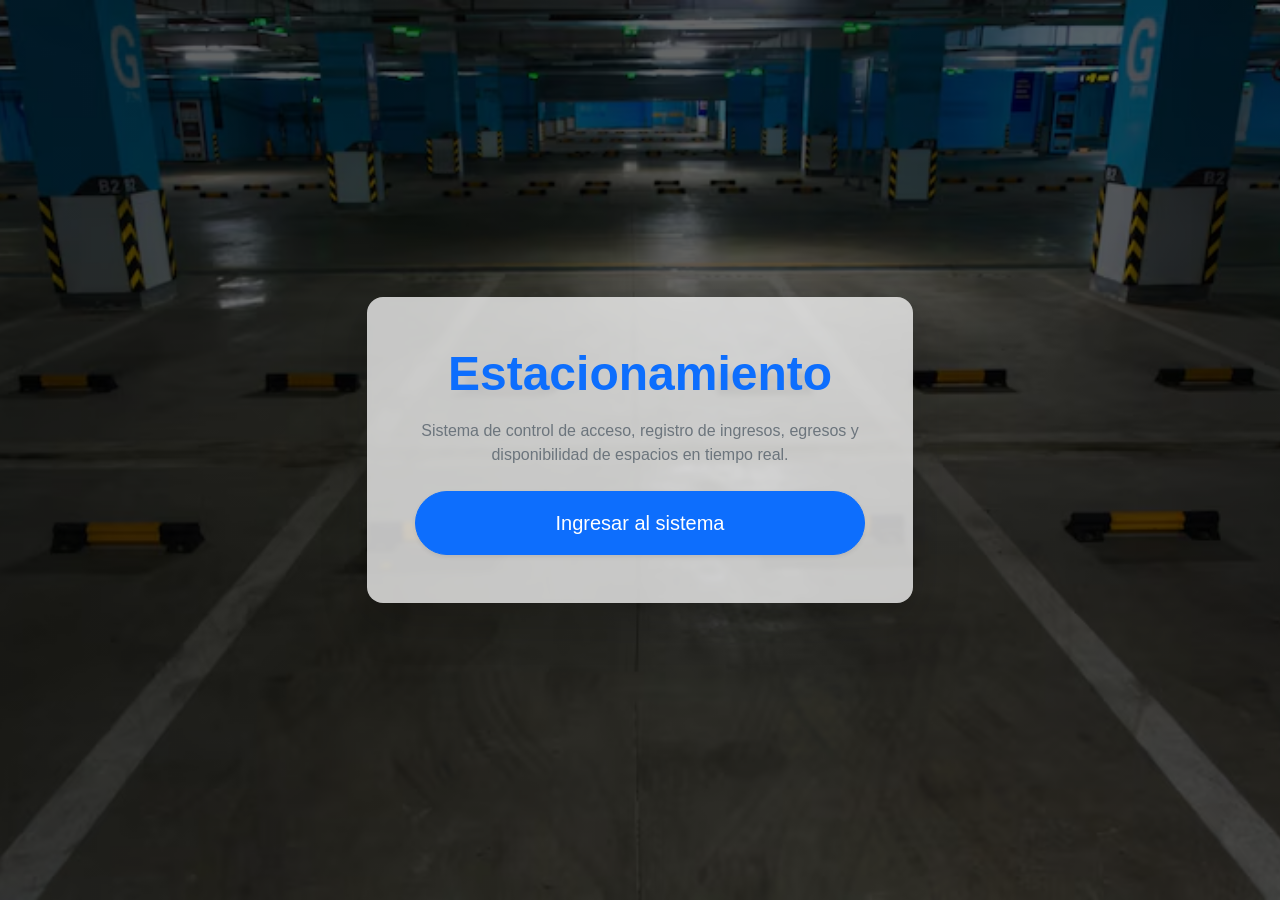
==== commit 758471ec: "Se renombro los html para evitar errores" ====
--- a/index.html
+++ b/index.html
@@ -3,323 +3,26 @@
 <head>
     <meta charset="UTF-8">
     <meta name="viewport" content="width=device-width, initial-scale=1.0">
-    <meta name="description" content="Sistema de estacionamiento para gestionar espacios, vehículos, ingresos, egresos y tarifas.">
-    <link href="https://cdn.jsdelivr.net/npm/bootstrap@5.3.3/dist/css/bootstrap.min.css" rel="stylesheet">
-    <link rel="stylesheet" href="https://cdn.jsdelivr.net/npm/bootstrap-icons@1.11.3/font/bootstrap-icons.min.css">
-    <link rel="preconnect" href="https://fonts.gstatic.com" crossorigin>
-    <link href="https://fonts.googleapis.com/css2?family=Poppins:wght@400;500;600;700&display=swap" rel="stylesheet">
+    <title>Bienvenido - Sistema de Estacionamiento</title>
+    <link href="https://cdn.jsdelivr.net/npm/bootstrap@5.3.8/dist/css/bootstrap.min.css" rel="stylesheet">
     <link rel="stylesheet" href="style.css">
-    <title>Sistema de Estacionamiento</title>
 </head>
+<body class="pagina-animada">
 
-<body>
-    <header>
-        <nav class="navbar navbar-expand-lg bg-dark navbar-dark">
-            <div class="container">
-                <a class="navbar-brand fw-bold" href="#inicio">
-                    Sistema de Estacionamiento
-                </a>
-
-                <button class="navbar-toggler" type="button" data-bs-toggle="collapse"
-                        data-bs-target="#navbarEstacionamiento"
-                        aria-controls="navbarEstacionamiento"
-                        aria-expanded="false"
-                        aria-label="Mostrar navegación">
-                    <span class="navbar-toggler-icon"></span>
-                </button>
-
-                <div class="collapse navbar-collapse" id="navbarEstacionamiento">
-                    <ul class="navbar-nav ms-auto">
-                        <li class="nav-item">
-                            <a class="nav-link" href="#inicio">Panel de Control</a>
-                        </li>
-                        <li class="nav-item">
-                            <a class="nav-link" href="#control-acceso">Control de Acceso</a>
-                        </li>
-                        <li class="nav-item">
-                            <a class="nav-link" href="#espacios">Espacios y Sectores</a>
-                        </li>
-                        <li class="nav-item">
-                            <a class="nav-link" href="#abonados">Abonados</a>
-                        </li>
-                        <li class="nav-item">
-                            <a class="nav-link" href="#tarifas">Tarifas</a>
-                        </li>
-                    </ul>
+    <div class="container text-center">
+        <div class="row justify-content-center">
+            <div class="col-md-6">
+                <div class="card shadow-lg p-5 border-0 rounded-4 bg-white bg-opacity-75">
+                    <h1 class="display-5 fw-bold text-primary mb-3">Estacionamiento</h1>
+                    <p class="text-secondary mb-4">Sistema de control de acceso, registro de ingresos, egresos y disponibilidad de espacios en tiempo real.</p>
+                    
+                    <a href="index.html" class="btn btn-primary btn-lg rounded-pill shadow-sm py-3 fs-5">
+                        Ingresar al sistema
+                    </a>
                 </div>
             </div>
-        </nav>
-    </header>
-
-    <main>
-        <!-- PANEL DE CONTROL -->
-        <section id="inicio" class="container py-5">
-            <div class="dashboard-header mb-4">
-                <span class="dashboard-etiqueta">PANEL DE CONTROL</span>
-                <h2>Estado del Estacionamiento</h2>
-                <p>Información actualizada sobre la disponibilidad y ocupación.</p>
-            </div>
-
-            <div class="row g-4">
-                <!-- Tarjeta 1: Espacios Disponibles -->
-                <div class="col-12 col-md-4">
-                    <article class="dashboard-card h-100">
-                        <div class="dashboard-icon">
-                            <i class="bi bi-p-square-fill"></i>
-                        </div>
-                        <div class="dashboard-content">
-                            <span class="dashboard-label">ESPACIOS DISPONIBLES</span>
-                            <p id="espacios-disponibles" class="dashboard-number">50 / 50</p>
-                            <small>Espacios libres actualmente</small>
-                        </div>
-                    </article>
-                </div>
-
-                <!-- Tarjeta 2: Vehículos Actuales -->
-                <div class="col-12 col-md-4">
-                    <article class="dashboard-card h-100">
-                        <div class="dashboard-icon">
-                            <i class="bi bi-car-front-fill"></i>
-                        </div>
-                        <div class="dashboard-content">
-                            <span class="dashboard-label">VEHÍCULOS ACTUALES</span>
-                            <p id="vehiculos-actuales" class="dashboard-number">0</p>
-                            <small>Vehículos dentro del estacionamiento</small>
-                        </div>
-                    </article>
-                </div>
-
-                <!-- Tarjeta 3: Estado del Sistema -->
-                <div class="col-12 col-md-4">
-                    <article class="dashboard-card dashboard-card-estado h-100">
-                        <div class="dashboard-icon">
-                            <i class="bi bi-percent"></i>
-                        </div>
-                        <div class="dashboard-content">
-                            <span class="dashboard-label">ESTADO DEL SISTEMA</span>
-                            <p id="estado-sistema" class="estado-texto">
-                                <span id="estado-indicador" class="estado-indicador"></span>
-                                <span id="texto-estado">Capacidad normal</span>
-                            </p>
-                            <small id="porcentaje-ocupacion">0% de ocupación</small>
-                        </div>
-                    </article>
-                </div>
-            </div>
-        </section>
-
-        <!-- CONTROL DE ACCESO -->
-        <section id="control-acceso" class="container py-5">
-            <h2>Control de Acceso</h2>
-            <form>
-                <div class="campo">
-                    <label for="tipo-vehiculo">Tipo de Vehículo:</label>
-                    <select id="tipo-vehiculo" name="tipo-vehiculo">
-                        <option value="auto">Auto</option>
-                        <option value="moto">Moto</option>
-                        <option value="camioneta">Camioneta</option>
-                    </select>
-                </div>
-
-                <div class="campo">
-                    <label for="accion">Acción:</label>
-                    <select id="accion" name="accion">
-                        <option value="ingreso">Ingreso</option>
-                        <option value="egreso">Egreso</option>
-                    </select>
-                </div>
-
-                <div class="campo">
-                    <label for="placa">Placa:</label>
-                    <input id="placa" name="placa" type="text" placeholder="AB123CD">
-                </div>
-
-                <div class="campo">
-                    <label for="hora-ingreso">Hora de Ingreso:</label>
-                    <input id="hora-ingreso" name="hora-ingreso" type="time">
-                </div>
-
-                <div class="campo">
-                    <label for="hora-egreso">Hora de Egreso:</label>
-                    <input id="hora-egreso" name="hora-egreso" type="time">
-                </div>
-
-                <div class="contenedor-boton">
-                    <button type="submit">Registrar</button>
-                </div>
-            </form>
-
-            <!-- COBRO -->
-            <div class="cobro mt-4">
-                <h3>Cobro</h3>
-                <p class="total">Total: $</p>
-            </div>
-        </section>
-
-        <!-- ESPACIOS Y SECTORES -->
-        <section id="espacios" class="container py-5">
-            <div class="card shadow-sm border-0">
-                <div class="card-body text-center p-4">
-                    <h2 class="card-title mb-3">Espacios y Sectores</h2>
-                    <p class="card-text mb-0 text-muted">
-                        Gestión de los espacios disponibles y los sectores del estacionamiento.
-                    </p>
-                </div>
-            </div>
-        </section>
-
-        <!-- ABONADOS (ESTRUCTURA INTEGRADA) -->
-        <section id="abonados" class="container py-5">
-            <div class="dashboard-header mb-4">
-                <span class="dashboard-etiqueta">GESTIÓN DE CLIENTES</span>
-                <h2>Abonados</h2>
-                <p>Registro y control de vehículos con abono mensual o por estadía fija.</p>
-            </div>
-
-            <div class="row g-4">
-                <!-- Formulario de nuevo abonado -->
-                <div class="col-12 col-lg-5">
-                    <div class="card border-0 shadow-sm p-4 h-100">
-                        <h4 class="mb-3 text-primary"><i class="bi bi-person-plus-fill me-2"></i>Nuevo Abonado</h4>
-                        <form id="form-abonado">
-                            <div class="mb-3">
-                                <label for="nombre-abonado" class="form-label fw-semibold">Nombre y Apellido</label>
-                                <input type="text" class="form-control" id="nombre-abonado" placeholder="Ej: Juan Pérez" required>
-                            </div>
-                            <div class="mb-3">
-                                <label for="placa-abonado" class="form-label fw-semibold">Placa / Patente</label>
-                                <input type="text" class="form-control" id="placa-abonado" placeholder="Ej: AB123CD" required>
-                            </div>
-                            <div class="mb-3">
-                                <label for="tipo-abono" class="form-label fw-semibold">Tipo de Plan</label>
-                                <select class="form-select" id="tipo-abono">
-                                    <option value="Mensual Completo">Mensual Completo</option>
-                                    <option value="Turno Nocturno">Turno Nocturno</option>
-                                    <option value="Turno Diurno">Turno Diurno</option>
-                                </select>
-                            </div>
-                            <button type="submit" class="btn btn-primary w-100 py-2 fw-bold">Registrar Abonado</button>
-                        </form>
-                    </div>
-                </div>
-
-                <!-- Tabla de abonados activos -->
-                <div class="col-12 col-lg-7">
-                    <div class="card border-0 shadow-sm p-4 h-100">
-                        <h4 class="mb-3 text-primary"><i class="bi bi-list-check me-2"></i>Abonados Activos</h4>
-                        <div class="table-responsive">
-                            <table class="table table-hover align-middle">
-                                <thead class="table-light">
-                                    <tr>
-                                        <th>Nombre</th>
-                                        <th>Placa</th>
-                                        <th>Plan</th>
-                                        <th>Acciones</th>
-                                    </tr>
-                                </thead>
-                                <tbody id="tabla-abonados">
-                                    <!-- Los datos se cargan dinámicamente con JavaScript -->
-                                </tbody>
-                            </table>
-                        </div>
-                    </div>
-                </div>
-            </div>
-        </section>
-        <!-- TARIFAS -->
-        <section id="tarifas" class="container py-5">
-            <div class="dashboard-header mb-4">
-                <span class="dashboard-etiqueta">CONFIGURACIÓN DE PRECIOS</span>
-                <h2>Tarifas por Hora</h2>
-                <p>Consulta y actualización de las tarifas vigentes del estacionamiento.</p>
-            </div>
-
-            <div class="row g-4">
-                <div class="col-12 col-lg-7">
-                    <div class="row g-3">
-                        <div class="col-12 col-md-4">
-                            <div class="card border-0 shadow-sm p-3 text-center h-100">
-                                <div class="text-primary fs-2 mb-2"><i class="bi bi-car-front-fill"></i></div>
-                                <h5 class="text-muted">Auto</h5>
-                                <h3 class="fw-bold text-dark" id="tarifa-auto-display">$2500</h3>
-                                <small class="text-muted">por hora</small>
-                            </div>
-                        </div>
-                        <div class="col-12 col-md-4">
-                            <div class="card border-0 shadow-sm p-3 text-center h-100">
-                                <div class="text-primary fs-2 mb-2"><i class="bi bi-bicycle"></i></div>
-                                <h5 class="text-muted">Moto</h5>
-                                <h3 class="fw-bold text-dark" id="tarifa-moto-display">$1500</h3>
-                                <small class="text-muted">por hora</small>
-                            </div>
-                        </div>
-                        <div class="col-12 col-md-4">
-                            <div class="card border-0 shadow-sm p-3 text-center h-100">
-                                <div class="text-primary fs-2 mb-2"><i class="bi bi-truck-front-fill"></i></div>
-                                <h5 class="text-muted">Camioneta</h5>
-                                <h3 class="fw-bold text-dark" id="tarifa-camioneta-display">$3000</h3>
-                                <small class="text-muted">por hora</small>
-                            </div>
-                        </div>
-                    </div>
-                </div>
-
-                
-                <div class="col-12 col-lg-5">
-                    <div class="card border-0 shadow-sm p-4 h-100">
-                        <h4 class="mb-3 text-primary"><i class="bi bi-pencil-square me-2"></i>Modificar Tarifa</h4>
-                        <form id="form-tarifa">
-                            <div class="mb-3">
-                                <label for="select-vehiculo-tarifa" class="form-label fw-semibold">Vehículo</label>
-                                <select class="form-select" id="select-vehiculo-tarifa">
-                                    <option value="auto">Auto</option>
-                                    <option value="moto">Moto</option>
-                                    <option value="camioneta">Camioneta</option>
-                                </select>
-                            </div>
-                            <div class="mb-3">
-                                <label for="nuevo-precio" class="form-label fw-semibold">Nuevo Precio por Hora ($)</label>
-                                <input type="number" class="form-control" id="nuevo-precio" placeholder="Ej: 2800" required min="0">
-                            </div>
-                            <button type="submit" class="btn btn-primary w-100 py-2 fw-bold">Actualizar Tarifa</button>
-                        </form>
-                    </div>
-                </div>
-            </div>
-        </section>
-    <footer class="bg-dark text-white py-4 mt-5 border-top border-secondary">
-        <div class="container">
-            <div class="row align-items-center justify-content-between g-3">
-                
-                <div class="col-12 col-md-6 text-center text-md-start">
-                    <p class="mb-1 text-light small">&copy; 2026 Sistema de Estacionamiento.</p>
-                    <span class="text-secondary text-uppercase fw-bold" style="font-size: 0.75rem; letter-spacing: 1px;">Desarrollado por</span>
-                    
-                    <!-- Ignacio Lazarte -->
-                    <div class="d-flex align-items-center justify-content-center justify-content-md-start gap-2 mt-1">
-                        <span class="fw-semibold small">IGNACIO LAZARTE</span>
-                        <a href="https://github.com/ignaciolazarte" target="_blank" class="text-secondary text-decoration-none hover-icon"><i class="bi bi-github"></i></a>
-                    </div>
-
-                    <!-- Lucia Cordoba -->
-                    <div class="d-flex align-items-center justify-content-center justify-content-md-start gap-2 mt-1">
-                        <span class="fw-semibold small">LUCIA CORDOBA</span>
-                        <a href="https://github.com/luciaacordoba17" target="_blank" class="text-secondary text-decoration-none hover-icon"><i class="bi bi-github"></i></a>
-                    </div>
-                </div>
-                <div class="col-12 col-md-4 text-center text-md-end">
-                    <div class="d-inline-flex bg-black bg-opacity-25 p-2 rounded-pill border border-secondary gap-3 px-3">
-                        <a href="#" class="text-light fs-5 text-decoration-none"><i class="bi bi-whatsapp"></i></a>
-                        <span class="text-secondary">|</span>
-                        <a href="#" class="text-light fs-5 text-decoration-none"><i class="bi bi-instagram"></i></a>
-                    </div>
-                </div>
-
-            </div>
         </div>
-    </footer>
-
-    <script src="https://cdn.jsdelivr.net/npm/bootstrap@5.3.3/dist/js/bootstrap.bundle.min.js"></script>
-    <script src="script.js"></script>
+    </div>
+    <script src="https://cdn.jsdelivr.net/npm/bootstrap@5.3.8/dist/js/bootstrap.bundle.min.js"></script>
 </body>
 </html>
